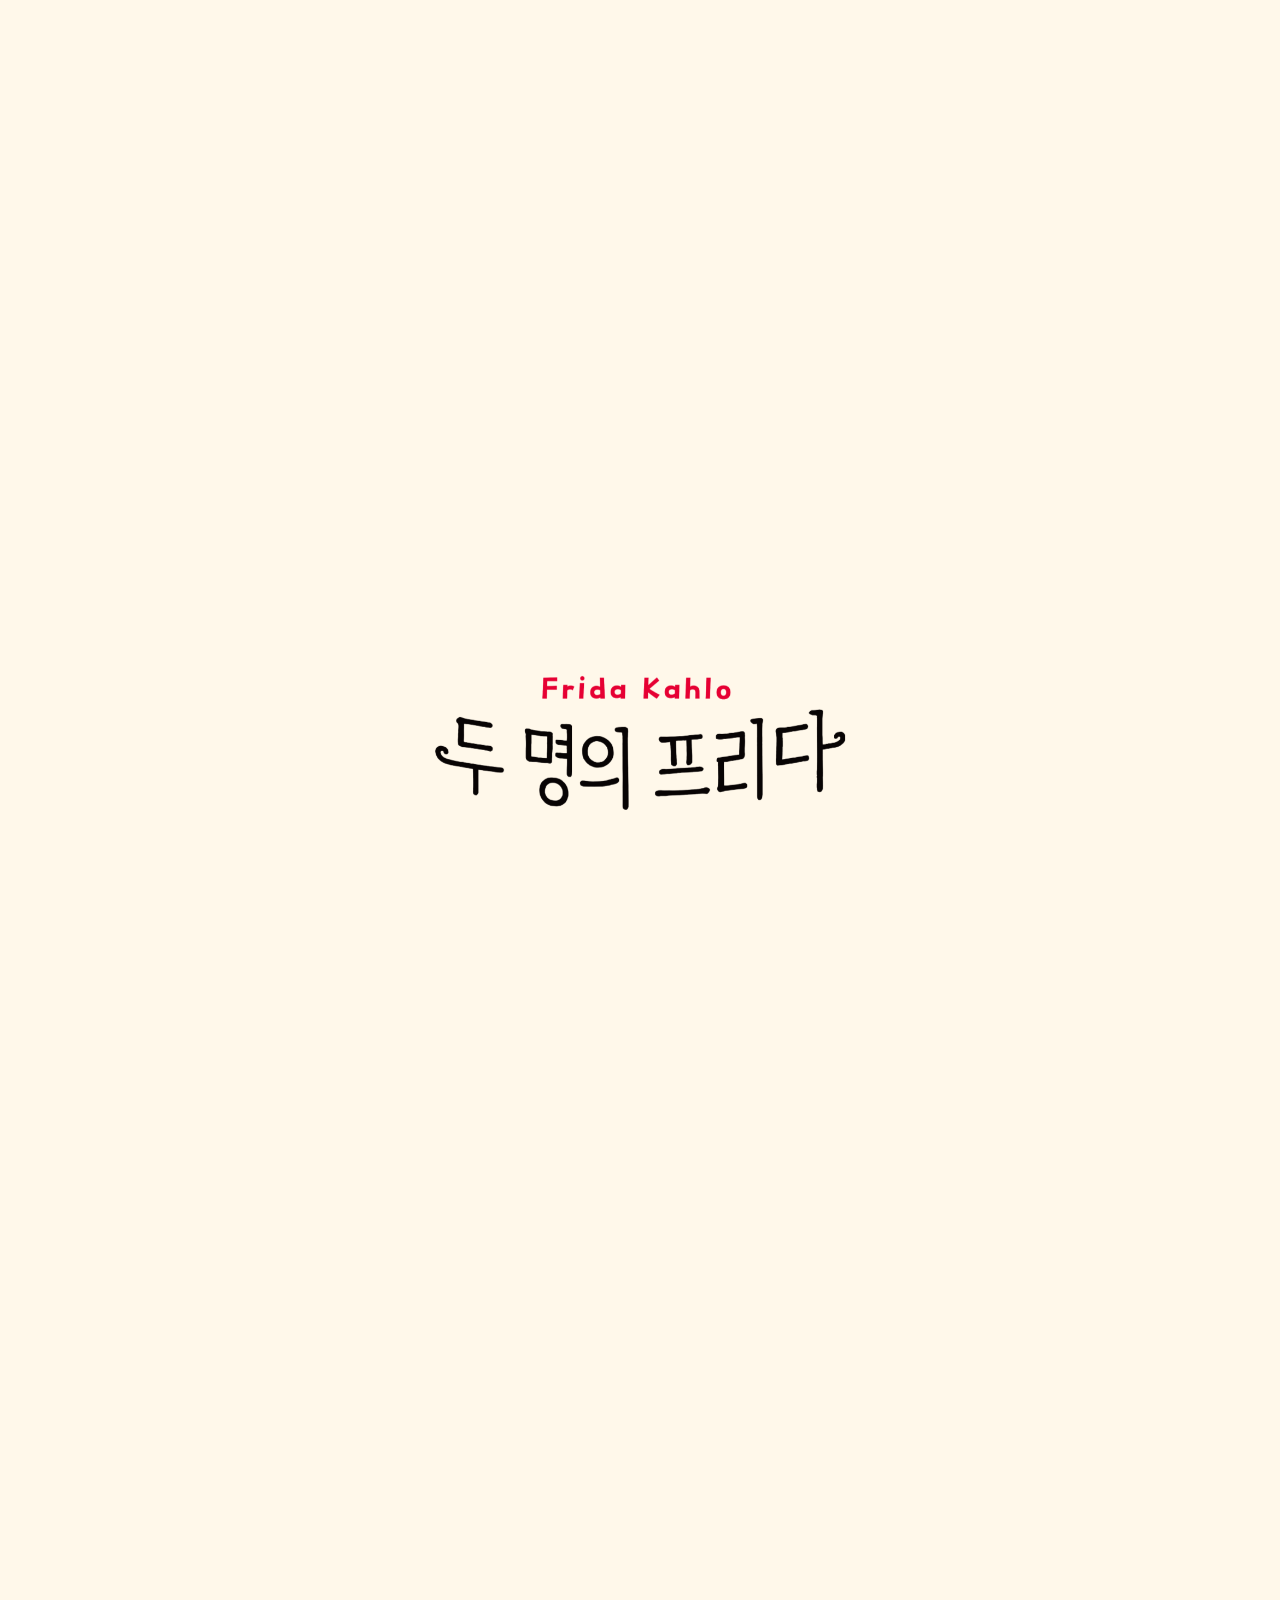
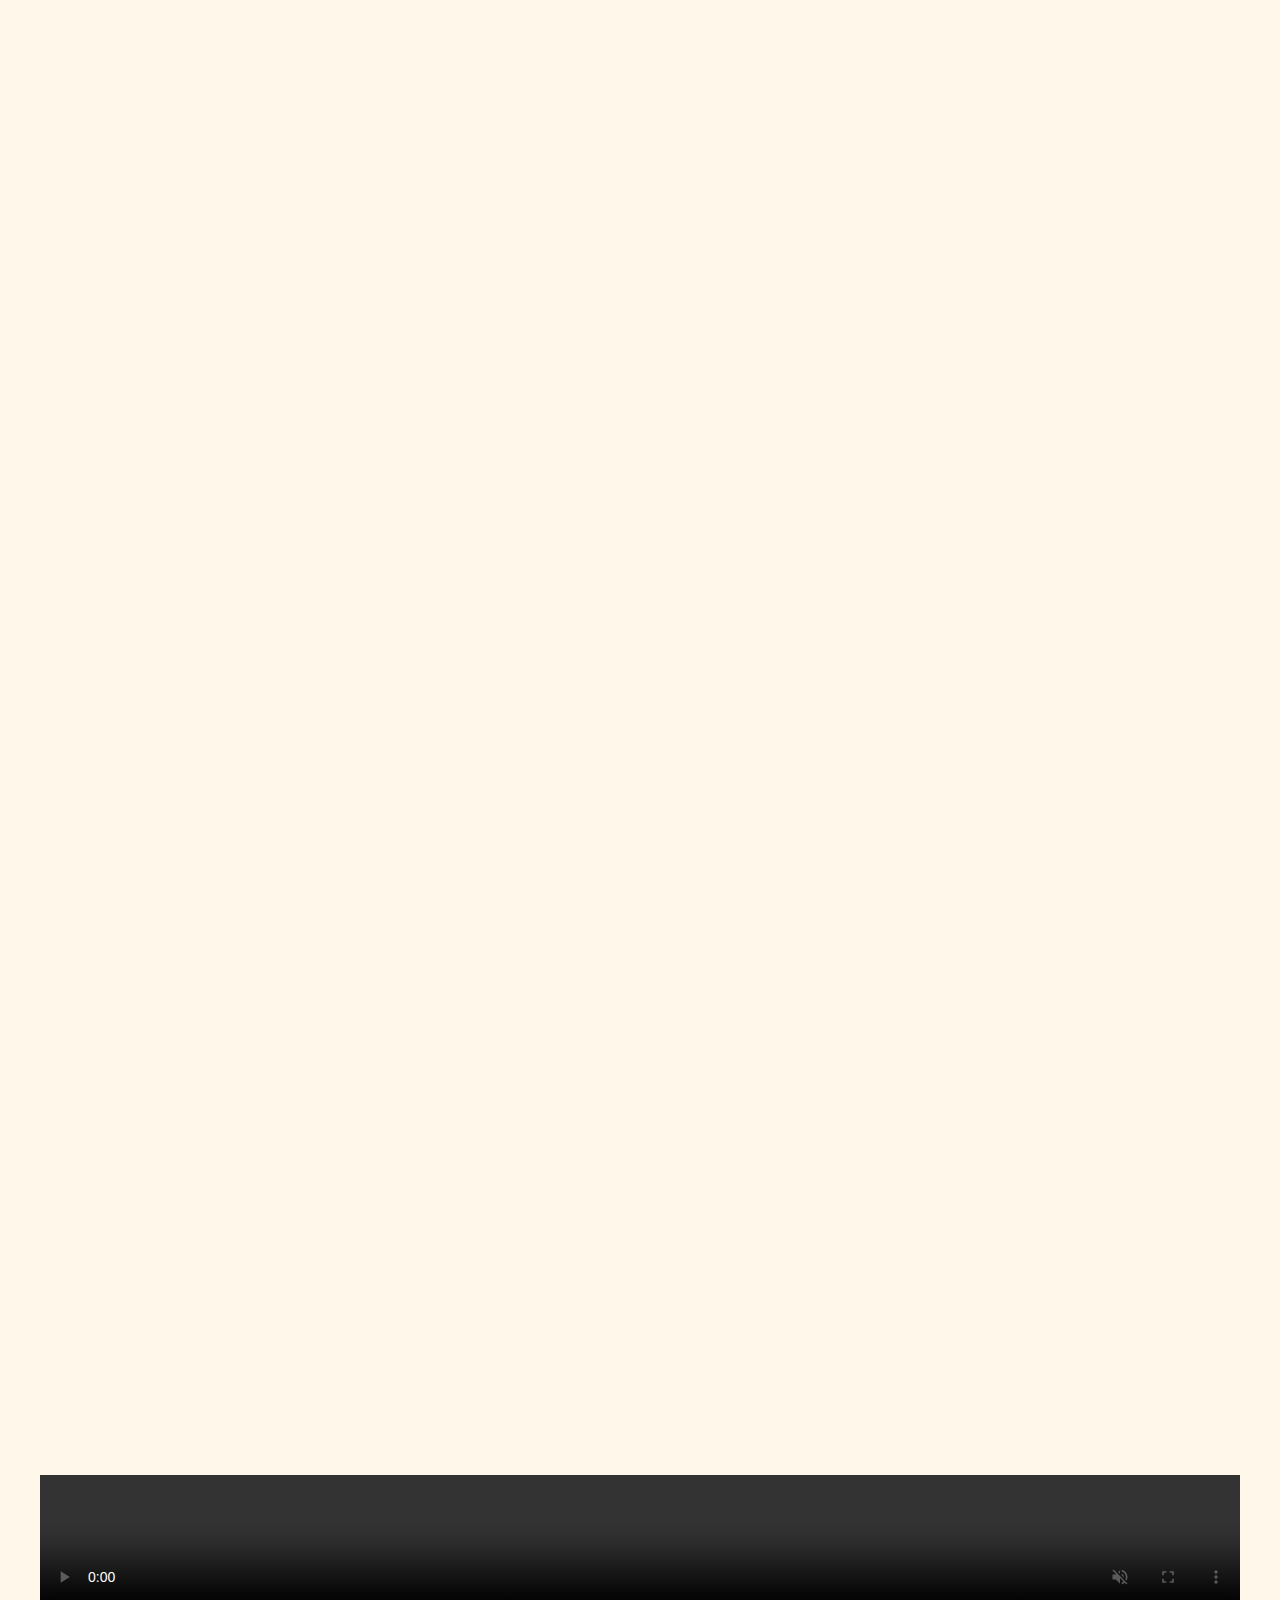
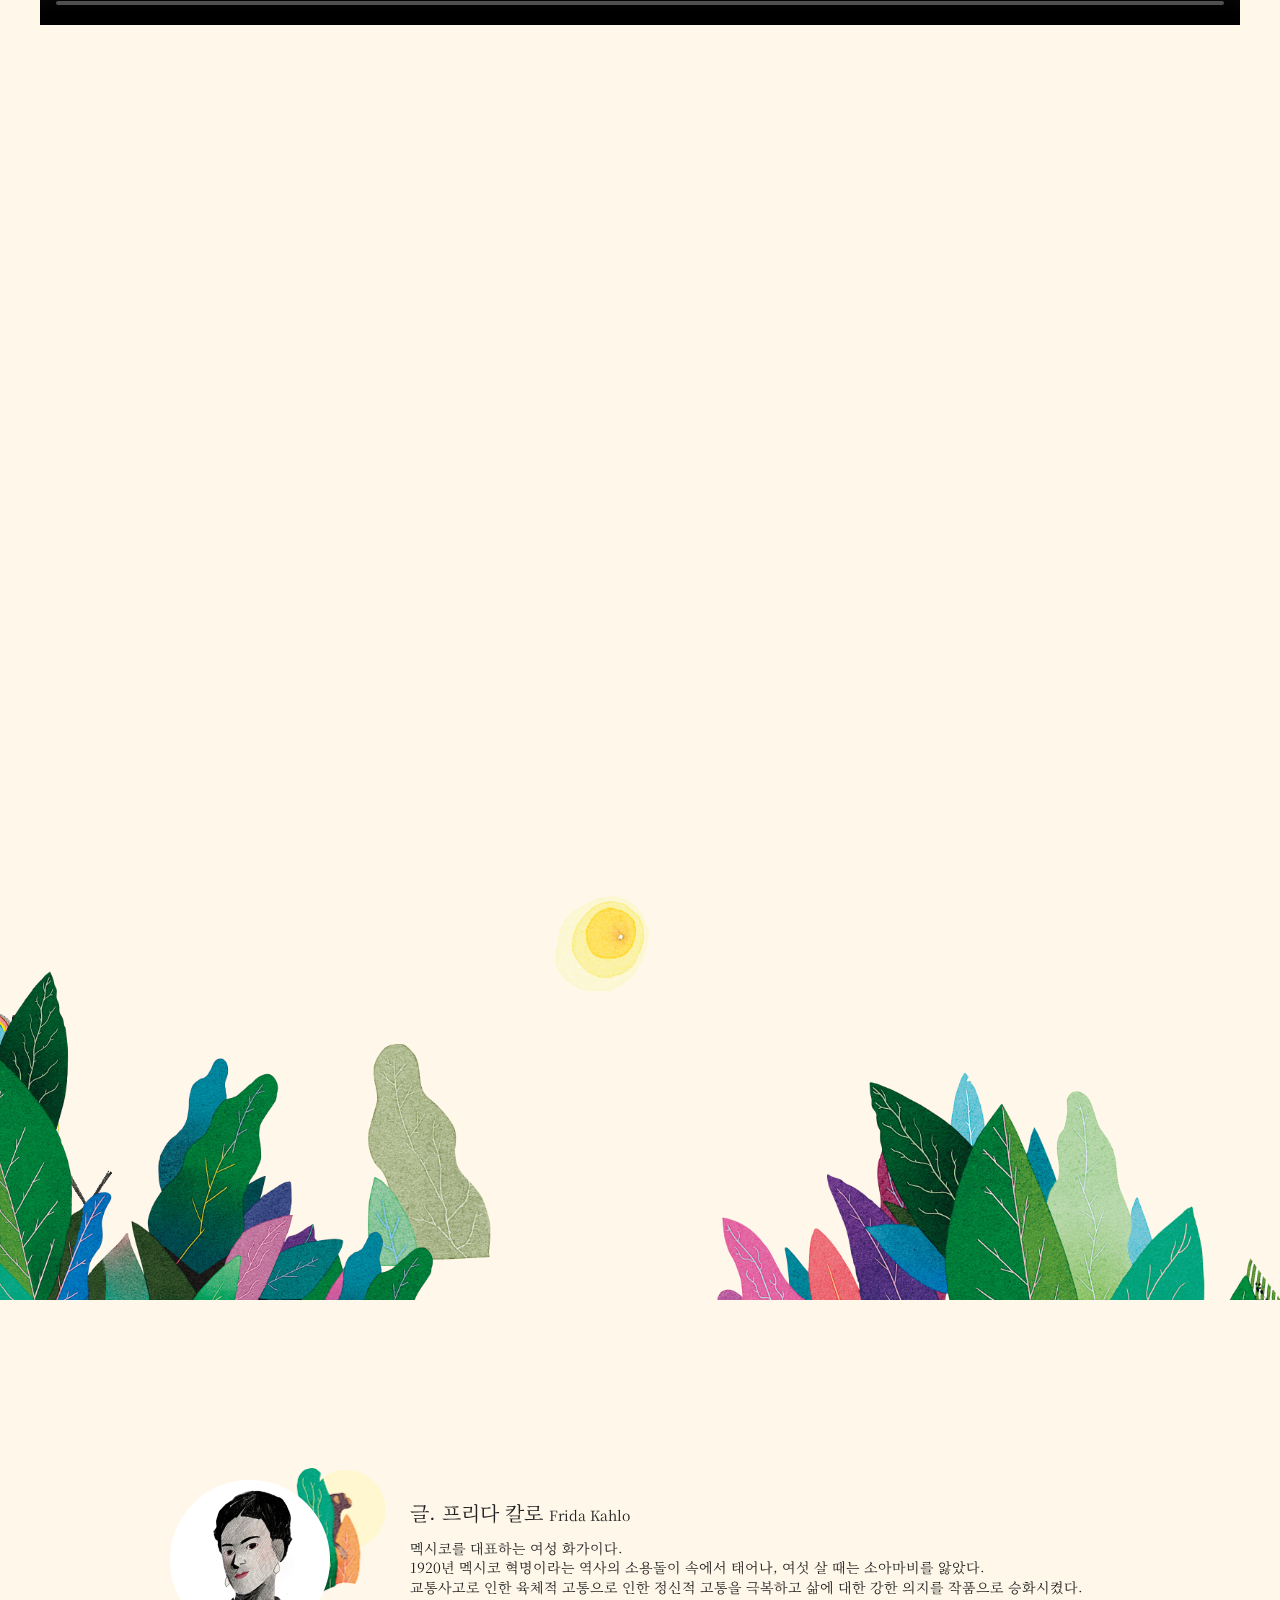
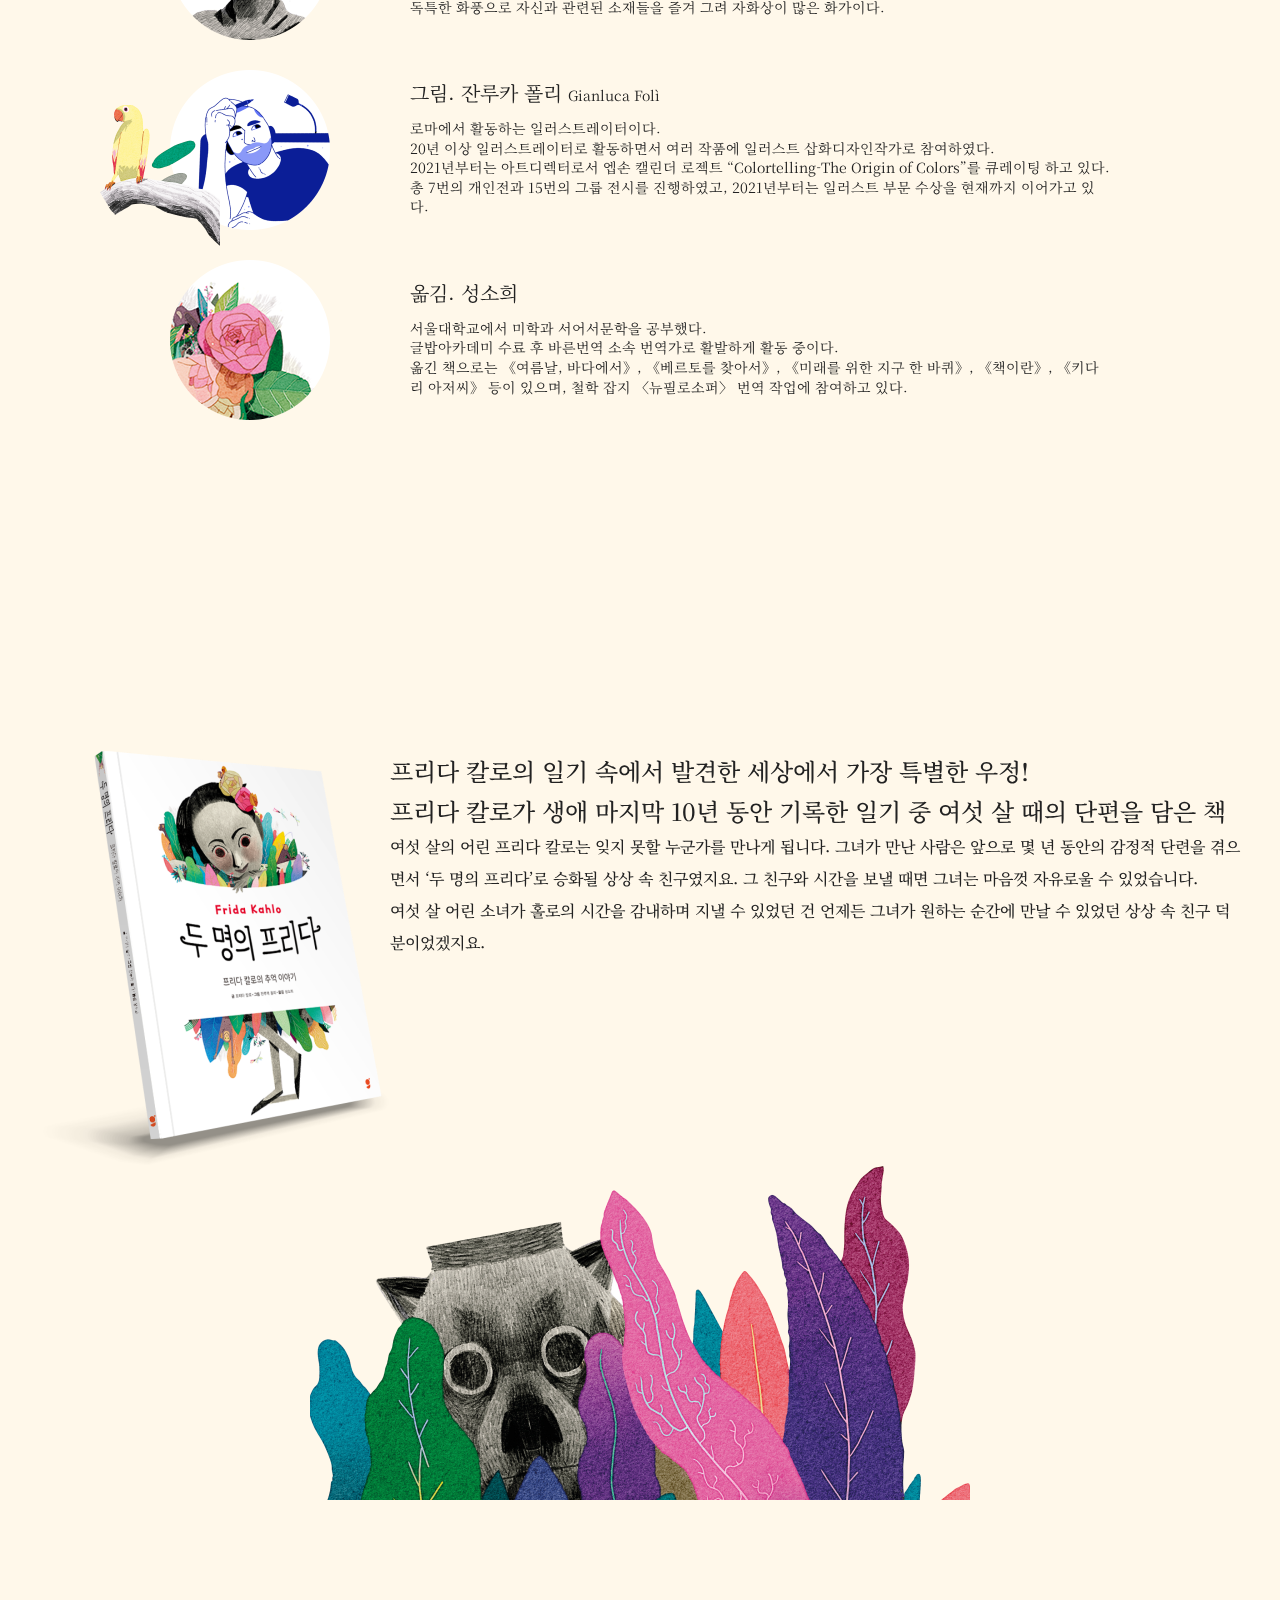
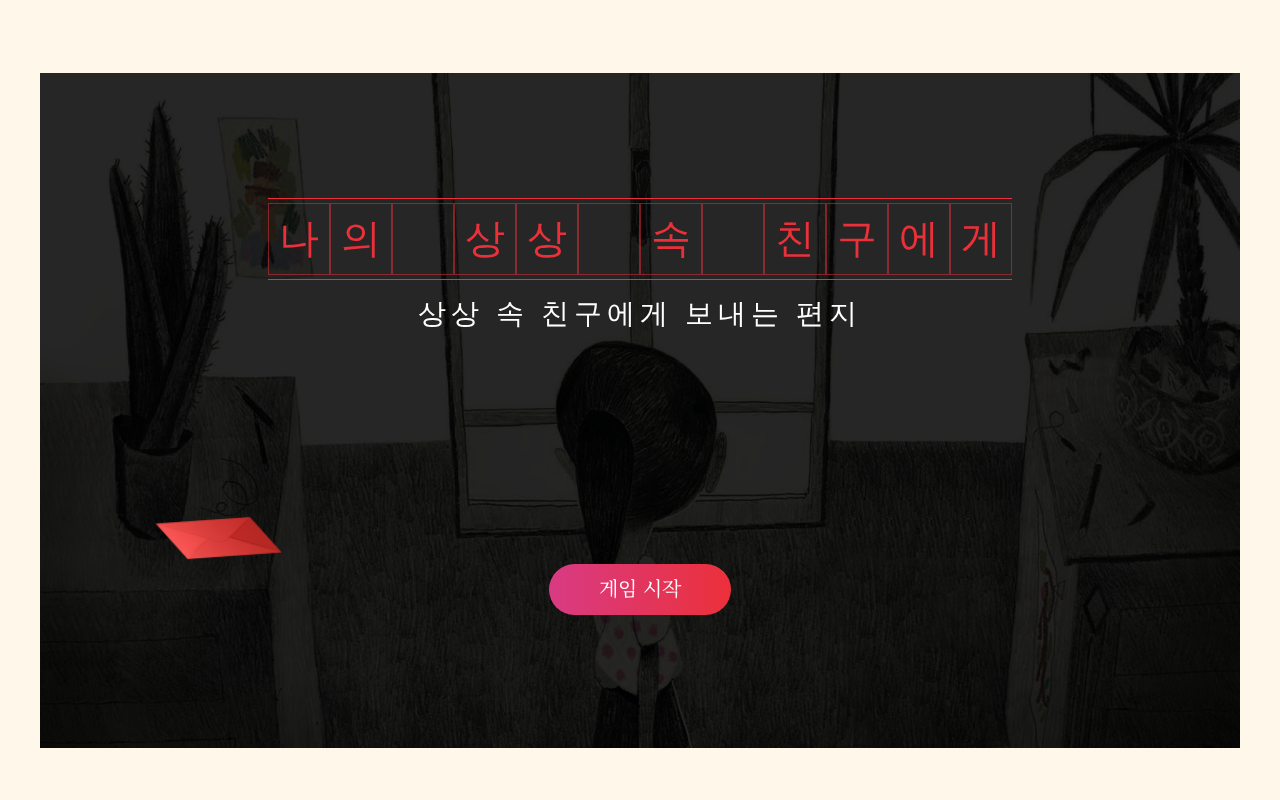
==== index.html @ cf68acea "frida 1차" ====
<!DOCTYPE html>
<html lang="ko">
	<head>
		<meta charset="UTF-8" />
		<meta http-equiv="X-UA-Compatible" content="IE=edge" />
		<meta name="viewport" content="width=device-width, initial-scale=1.0" />
		<title>Document</title>
		<link rel="stylesheet" href="./css/style.css" type="text/css" />
	</head>
	<body>
		<div id="wrap">
			<h1>
				<a href="#">
					<img src="./images/main/logo.png" alt="메인로고" />
				</a>
			</h1>
			<div id="header">
				<ul class="gnb">
					<li class="active"><a href="#section1">BOOK TRAILER</a></li>
					<li><a href="#section3">WRITER</a></li>
					<li><a href="#section4">INTRODUCE</a></li>
					<li><a href="#section5">GAME</a></li>
				</ul>
			</div>
			<div class="flower-wrap"></div>
			<div id="main">
				<div class="main-content">
					<div class="main-img scroll-up">
						<img src="./images/main/logo.png" alt="" />
					</div>
					<div class="main-img scroll-right">
						<img src="./images/main/main-right.png" alt="" />
					</div>
					<div class="main-img scroll-left">
						<img src="./images/main/main-left.png" alt="" />
					</div>
				</div>
			</div>
			<div id="blank"></div>
			<!-- Book Trailer -->
			<div id="section1" class="section">
				<div class="content-body">
					<video class="video" controls muted playsinline preload="metadata">
						<source src="/api/hole/view/video2" type="video/mp4" />
					</video>
				</div>
			</div>

			<!-- 개구리 애니메이션 -->
			<div id="section2" class="section">
				<div class="img-wrap">
					<div class="frog-wrap">
						<img src="./images/main/frog.gif" alt="움직이는 개구리" />
					</div>
					<div class="sec2-bg">
						<img src="./images/main/nosection-bg.png" alt="배경">
					</div>
				</div>

			</div>

			<!-- Writer -->
			<div id="section3" class="section">
				<div class="content-body">
					<div class="writer-wrap">
						<div class="intro">
							<div class="writer-img"><img src="./images/main/section3-writer_frida.png" alt="프리다 칼로" /></div>
							<div class="writer-desc">
								<dl>
									<dt>글. 프리다 칼로 <span>Frida Kahlo</span></dt>
									<dd>
										멕시코를 대표하는 여성 화가이다.<br />
										1920년 멕시코 혁명이라는 역사의 소용돌이 속에서 태어나, 여섯 살 때는 소아마비를 앓았다.<br />
										교통사고로 인한 육체적 고통으로 인한 정신적 고통을 극복하고 삶에 대한 강한 의지를 작품으로 승화시켰다. <br />
										독특한 화풍으로 자신과 관련된 소재들을 즐겨 그려 자화상이 많은 화가이다.
									</dd>
								</dl>
							</div>
						</div>
						<div class="intro">
							<div class="writer-img"><img src="./images/main/section3-writer_Gianluca.png" alt="잔루카 폴리" /></div>
							<div class="writer-desc">
								<dl>
									<dt>그림. 잔루카 폴리 <span>Gianluca Folì</span></dt>
									<dd>
										로마에서 활동하는 일러스트레이터이다. <br />
										20년 이상 일러스트레이터로 활동하면서 여러 작품에 일러스트 삽화디자인작가로 참여하였다. <br />
										2021년부터는 아트디렉터로서 엡손 캘린더 로젝트 “Colortelling-The Origin of Colors”를 큐레이팅 하고 있다. <br />
										총 7번의 개인전과 15번의 그룹 전시를 진행하였고, 2021년부터는 일러스트 부문 수상을 현재까지 이어가고 있다. <br />
									</dd>
								</dl>
							</div>
						</div>
						<div class="intro">
							<div class="writer-img"><img src="./images/main/section3-writer_sohee.png" alt="프리다 칼로" /></div>
							<div class="writer-desc">
								<dl>
									<dt>옮김. 성소희</dt>
									<dd>
										서울대학교에서 미학과 서어서문학을 공부했다.<br />
										글밥아카데미 수료 후 바른번역 소속 번역가로 활발하게 활동 중이다.<br />
										옮긴 책으로는 《여름날, 바다에서》, 《베르토를 찾아서》, 《미래를 위한 지구 한 바퀴》, 《책이란》, 《키다리 아저씨》 등이 있으며, 철학 잡지 〈뉴필로소퍼〉 번역 작업에 참여하고 있다.<br />
									</dd>
								</dl>
							</div>
						</div>
					</div>
				</div>
			</div>

			<!-- Introduce -->
			<div id="section4" class="section">
				<div class="content-body">
					<div class="intro-wrapper">
						<div class="intro-wrap">
							<div class="book-wrap">
								<img src="./images/main/section4-fridaBook.png" alt="두 명의 프리다 책" />
							</div>
							<div class="book-desc">
								<p>
									프리다 칼로의 일기 속에서 발견한 세상에서 가장 특별한 우정!<br />
									프리다 칼로가 생애 마지막 10년 동안 기록한 일기 중 여섯 살 때의 단편을 담은 책
								</p>
								<p>
									여섯 살의 어린 프리다 칼로는 잊지 못할 누군가를 만나게 됩니다. 그녀가 만난 사람은 앞으로 몇 년 동안의 감정적 단련을 겪으면서 ‘두 명의 프리다’로 승화될 상상 속 친구였지요. 그 친구와 시간을 보낼 때면 그녀는 마음껏 자유로울 수 있었습니다.<br />
									여섯 살 어린 소녀가 홀로의 시간을 감내하며 지낼 수 있었던 건 언제든 그녀가 원하는 순간에 만날 수 있었던 상상 속 친구 덕분이었겠지요.
								</p>
							</div>
						</div>
						<div class="deco-wrap">
							<div class="sec4-deco2"><img src="./images/main/section4-monkey.png" alt="원숭이" /></div>
							<div class="sec4-deco1"><img src="./images/main/section4-leaf.png" alt="풀 숲 속 강아지" /></div>
						</div>
					</div>
				</div>
			</div>

			<!-- Game -->
			<div id="section5" class="section">
				<div class="content-body">
					<div class="gameImg-wrap">
						<div class="letterImg"></div>
						<div class="typing-effect">
							<div class="type-wrap"><span>나</span></div>
							<div class="type-wrap"><span>의</span></div>
							<div class="type-wrap"><span></span></div>
							<div class="type-wrap"><span>상</span></div>
							<div class="type-wrap"><span>상</span></div>
							<div class="type-wrap"><span></span></div>
							<div class="type-wrap"><span>속</span></div>
							<div class="type-wrap"><span></span></div>
							<div class="type-wrap"><span>친</span></div>
							<div class="type-wrap"><span>구</span></div>
							<div class="type-wrap"><span>에</span></div>
							<div class="type-wrap"><span>게</span></div>
						</div>
						<p class="sub-title">상상 속 친구에게 보내는 편지</p>
						<a class="btn-start" href="/frida/game"><span>게임 시작</span></a>
					</div>
				</div>
			</div>
		</div>
	</body>
	<!-- script -->
	<script src="https://ajax.googleapis.com/ajax/libs/jquery/3.5.1/jquery.min.js"></script>
	<script src="https://code.jquery.com/jquery-2.2.4.min.js"></script>

	<script defer src="./script/main.js"></script>
</html>
---- css/style.css ----
@charset "utf-8";

@import url(./reset.css);
@import url(./base.css);
@import url(./fonts.css);

/* 꽃 떨어지는 효과 */
#main .flower-wrap {
	width: 100%;
	height: 100%;
}
@keyframes flower {
	from {
	}
	to {
	}
}

/* #main CSS [S] */
#main .main-img {
	position: absolute;
	bottom: 0;
}
#main .scroll-left {
	left: 0;
	width: 45%;
	transition: all 1s ease;
	z-index: 1;
}
#main .scroll-right {
	right: 0;
	width: 62%;
	transition: all 1s ease;
	z-index: 1;
}
#main .scroll-up {
	bottom: 10%;
	left: 50%;
	transform: translateX(-50%);
	width: 32%;
	transition: all 1s ease;
}

/* #main CSS [E] */

/* #section1 CSS [S] */

/* #section1 [E] */

/* #section2 CSS [S] */
#section2 .img-wrap {
	position: relative;
	left:0;
	bottom:0;
	width:100%;
	height: 100%;
}
#section2 .sec2-bg {
	position: absolute;
	bottom:0;
}
#section2 .frog-wrap {
	min-width: 100px;
	max-width: 380px;
	width:20%;
	position: absolute;
	bottom: 10%;
	left: -10%;
	animation: frogAni 10s infinite linear;
}
@keyframes frogAni {
	0% {
		left:-10%;
	}
	100% {
		left:110%;
	}
}
/* #section2 [E] */

/* #section3 CSS [S] */
#section3 .writer-wrap {
	display: flex;
	flex-direction: column;
	gap: 30px;
}
#section3 .intro {
	display: flex;
	justify-content: flex-start;
	align-items: center;
	gap: 80px;
}
#section3 .intro:first-child .writer-img::after {
	content: "";
	display: block;
	background: url(../images/main/section3-writer_deco1.png) no-repeat 0 0 / cover;
	width: 106px;
	height: 137px;
	position: absolute;
	right: -55px;
	top: -20px;
	z-index: -1;
}
#section3 .intro:nth-child(2) .writer-img::before {
	content: "";
	display: block;
	background: url(../images/main/section3-writer_deco2.png) no-repeat 0 0 / cover;
	width: 120px;
	height: 141px;
	position: absolute;
	left: -70px;
	top: 35px;
}
#section3 .writer-img {
	width: 160px;
	position: relative;
}
#section3 .writer-desc {
	font-size: 14px;
	width: 700px;
}
#section3 .writer-desc dt {
	font-size: 20px;
	margin-bottom: 16px;
}
#section3 .writer-desc dt span {
	font-size: 14px;
}
#section3 .writer-desc dd {
	line-height: 1.4;
}
/* #section3 [E] */

/* #section4 CSS [S] */
#section4 .intro-wrapper {
	height:100%;
	display: flex;
	flex-direction: column;
	justify-content: flex-end;
}
#section4 .intro-wrap {
	display: flex;
	justify-content: space-between;
}
#section4 .book-wrap {
	width: 350px;
}
#section4 .book-desc {
	width: 850px;
	font-weight: 500;
}
#section4 .book-desc p:first-child {
	font-size: 24px;
	line-height: 40px;
}
#section4 .book-desc p:last-child {
	font-size: 16px;
	line-height: 32px;
}
#section4 .deco-wrap {
	position: relative;
	width: 100%;
	bottom: 0;
}
#section4 .sec4-deco1 {
	width: 660px;
	margin: 0 auto;
}
#section4 .sec4-deco2 {
	position: absolute;
	width: 90px;
	left: 34%;
	bottom: 52%;
	z-index: -1;
	animation: monkeyAni 3s infinite;
}
@keyframes monkeyAni {
	0% {
		bottom: 52%;
	}
	50% {
		bottom: 66%;
	}
	100% {
		bottom: 52%;
	}
}
/* #section4 [E] */

/* #section5 CSS [S] */
/*#section5 .gameImg-wrap {
	position: absolute;
	left: 50%;
	top: 50%;
	transform: translate(-50%, -50%);
}*/
#section5 .gameImg-wrap {
	position: relative;
	top: 60px;
	width: 100%;
	height: 675px;
	background-image: url(../images/main/section5-gameImg.png);
	background-repeat: no-repeat;
	background-position: 0 0;
	background-size: cover;
	background-color: rgba(0,0,0,.85);
	background-blend-mode: multiply;
	text-align: center;
}
#section5 .letterImg {
	width: 160px;
	height: 120px;
	position: absolute;
	left: 7%;
	top: 60%;
	background-image: url(../images/main/section5-letter.png);
	background-repeat: no-repeat;
	background-size: cover;
	background-position: 0 0;
	/* animation: brightLetter 2s infinite; */
}

@keyframes brightLetter {
	0% {
		background-image: url(../images/main/section5-letter.png);
	}
	50% {
		background-image: url(../images/main/section5-letter-shadow.png);
	}
	100% {
		background-image: url(../images/main/section5-letter.png);
	}
}
#section5 .typing-effect {
	font-family: "BookkMyungjo-Lt";
	font-weight: 300;
	color: var(--typingFontColor);
	display: inline-flex;
	border: 1px solid #ec303a;
	border-left: none;
	border-right: none;
	padding: 4px 0;
	margin-top: 125px;
}
#section5 .typing-effect .type-wrap {
	border: 1px solid #ec303a80;
	min-width: 60px;
	min-height: 70px;
	display: flex;
	align-items: center;
	justify-content: center;
}
#section5 .typing-effect .type-wrap span {
	font-size: 40px;
}
#section5 .sub-title {
	font-family: "Cafe24Shiningstar";
	font-size: 28px;
	color: var(--subtitleFontColor);
	margin-top: 20px;
	margin-bottom: 250px;
	letter-spacing: 5px;
}

/* #section5 [E] */
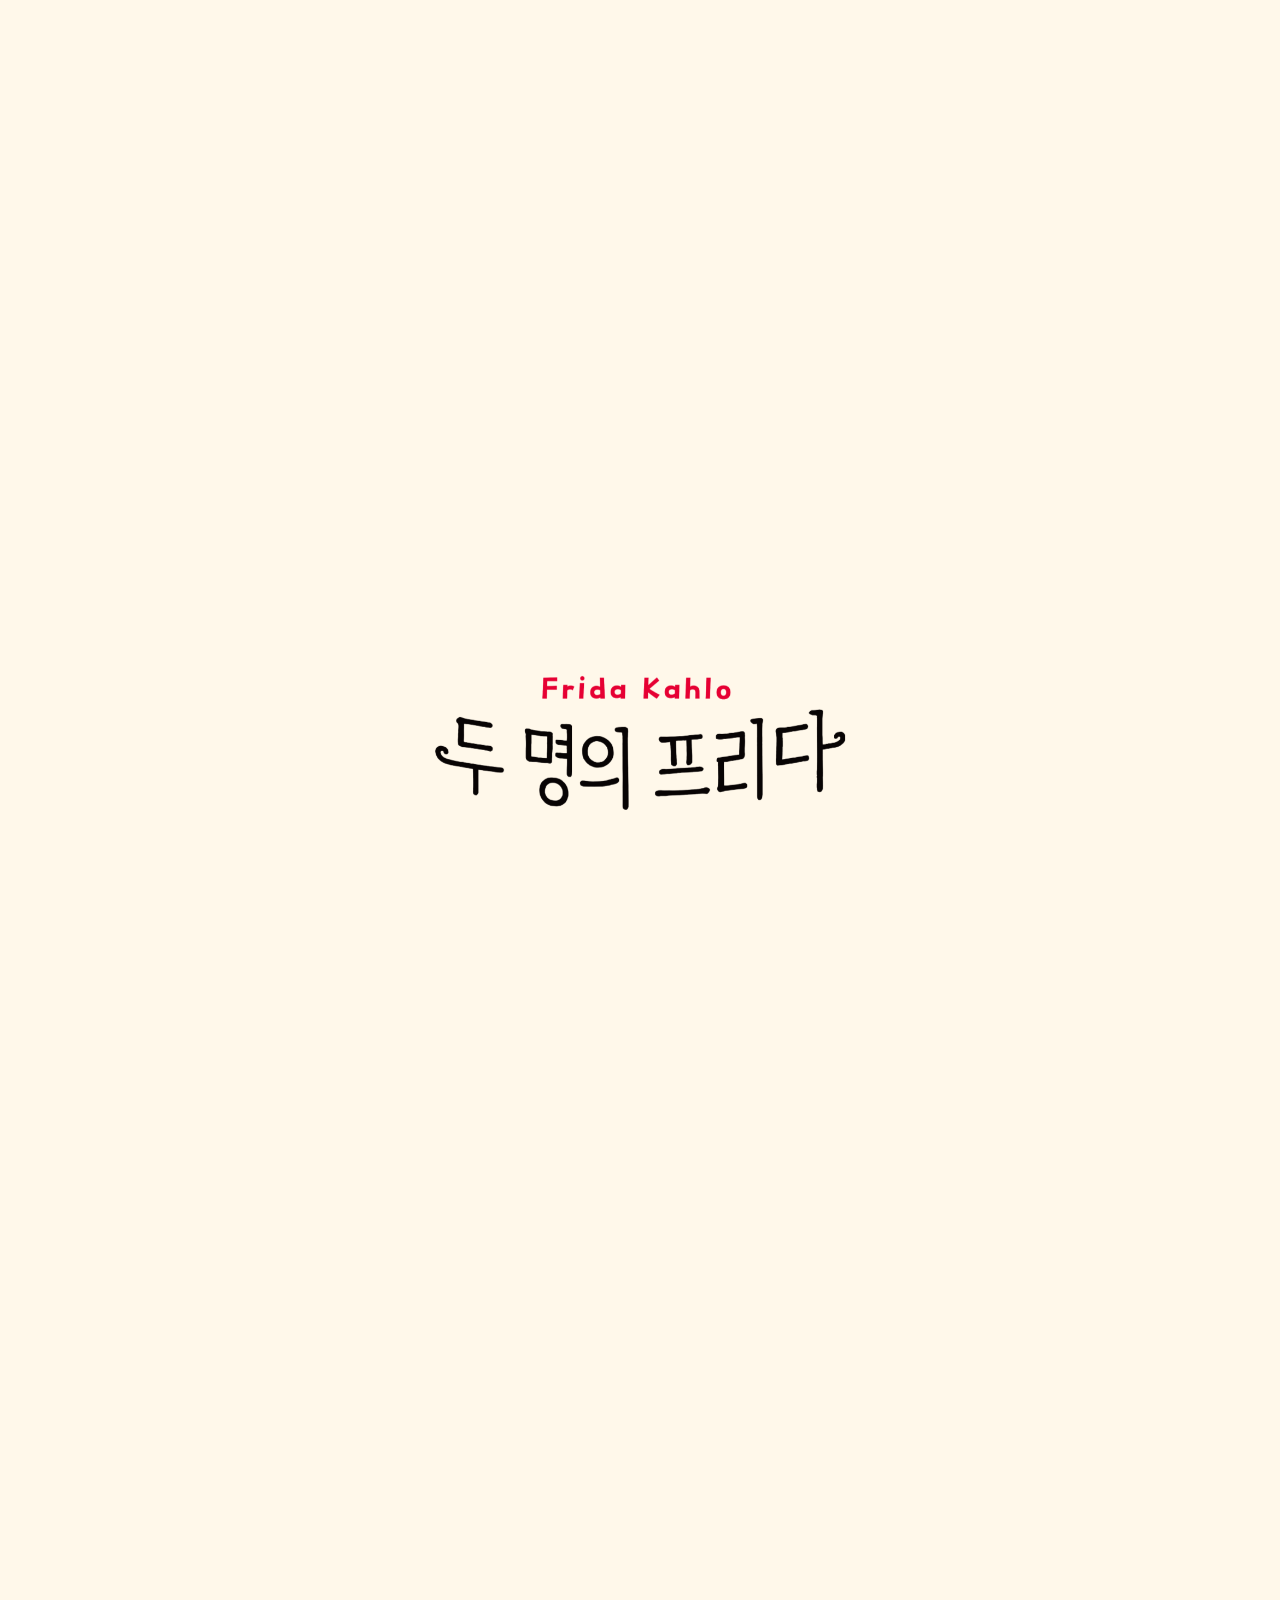
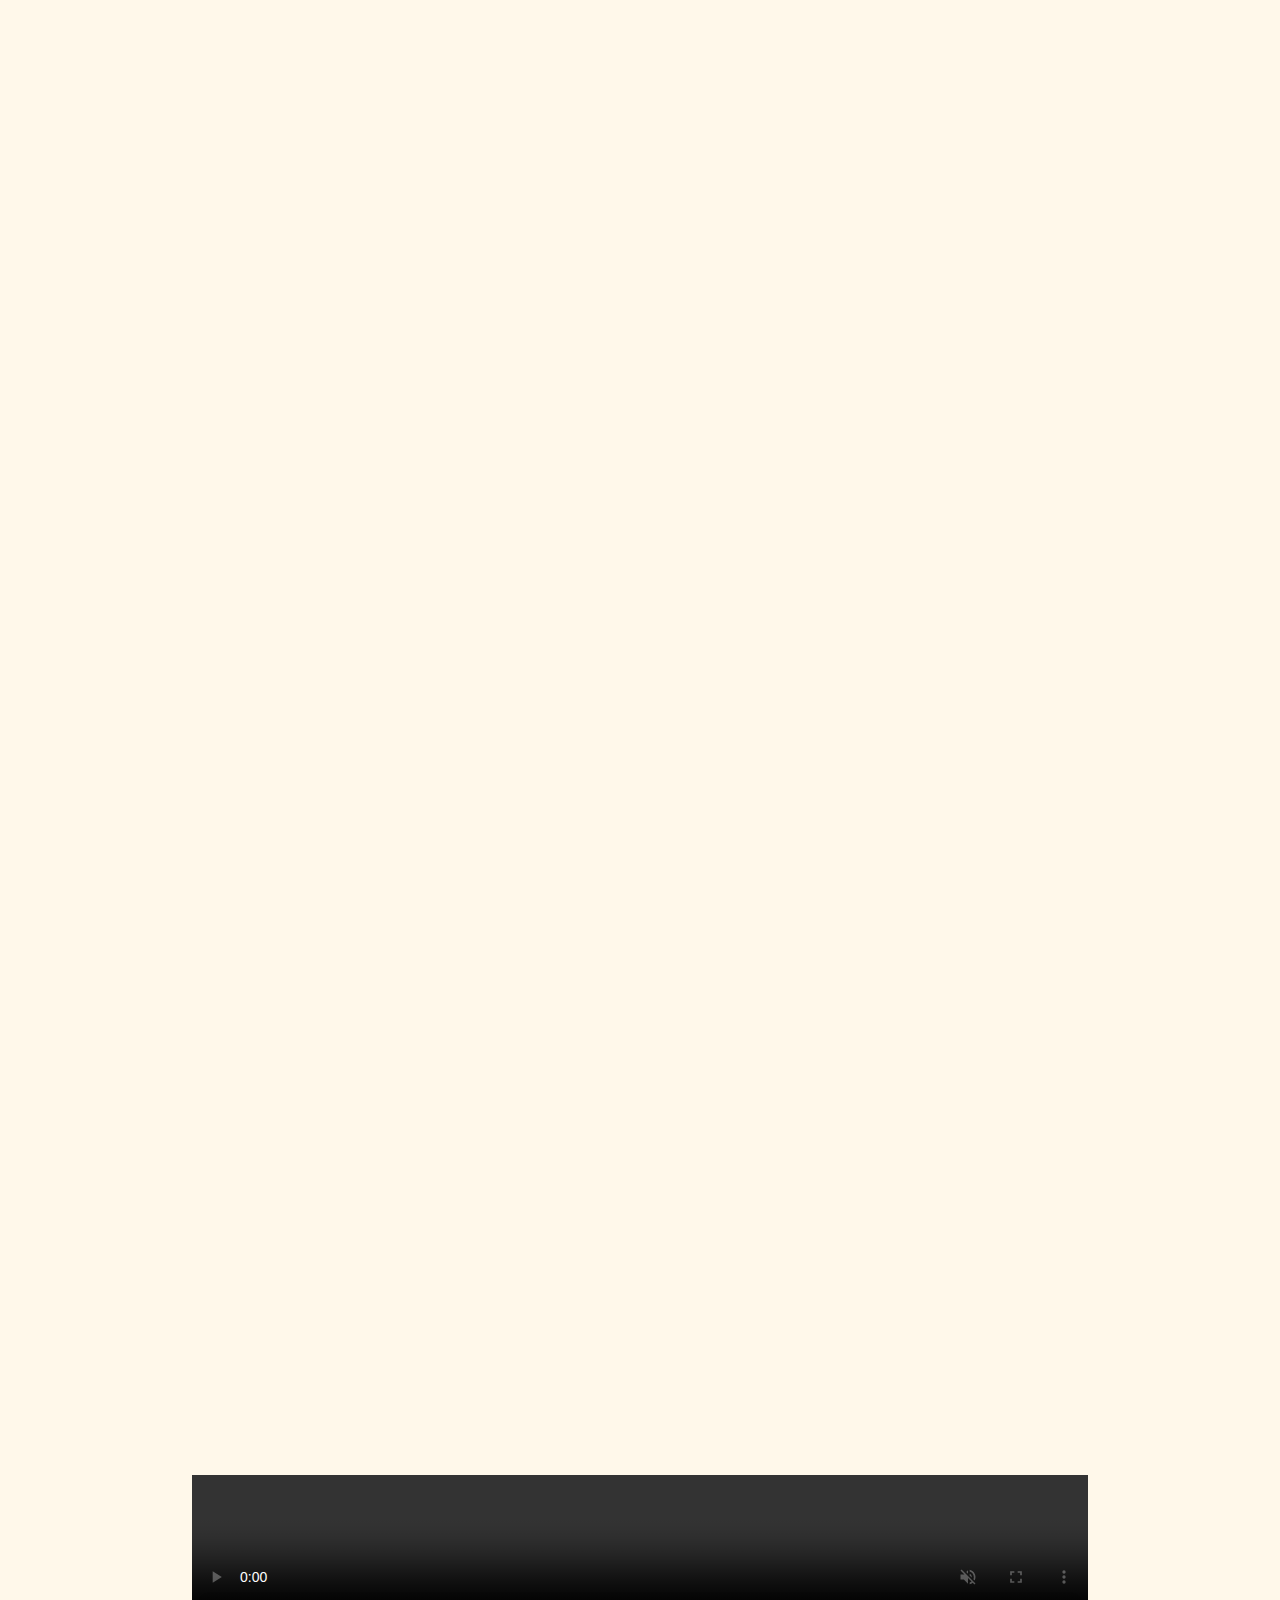
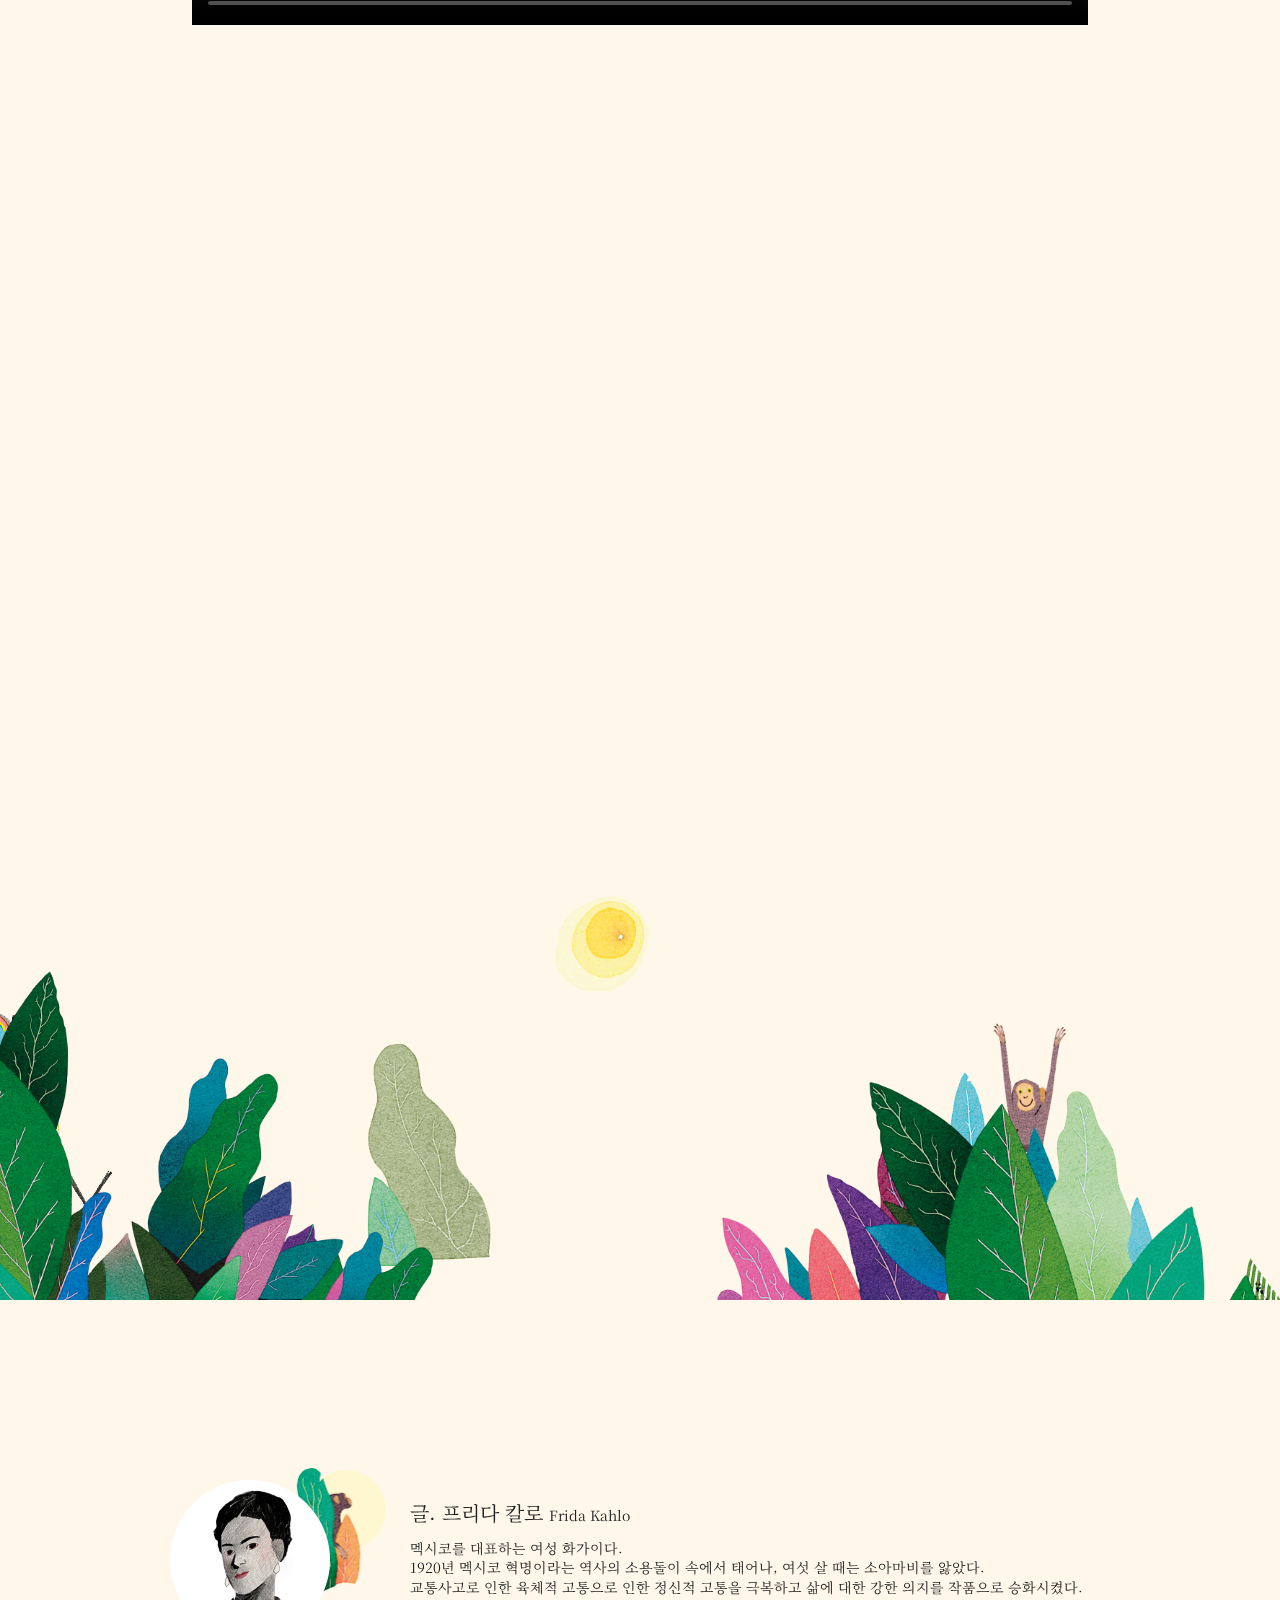
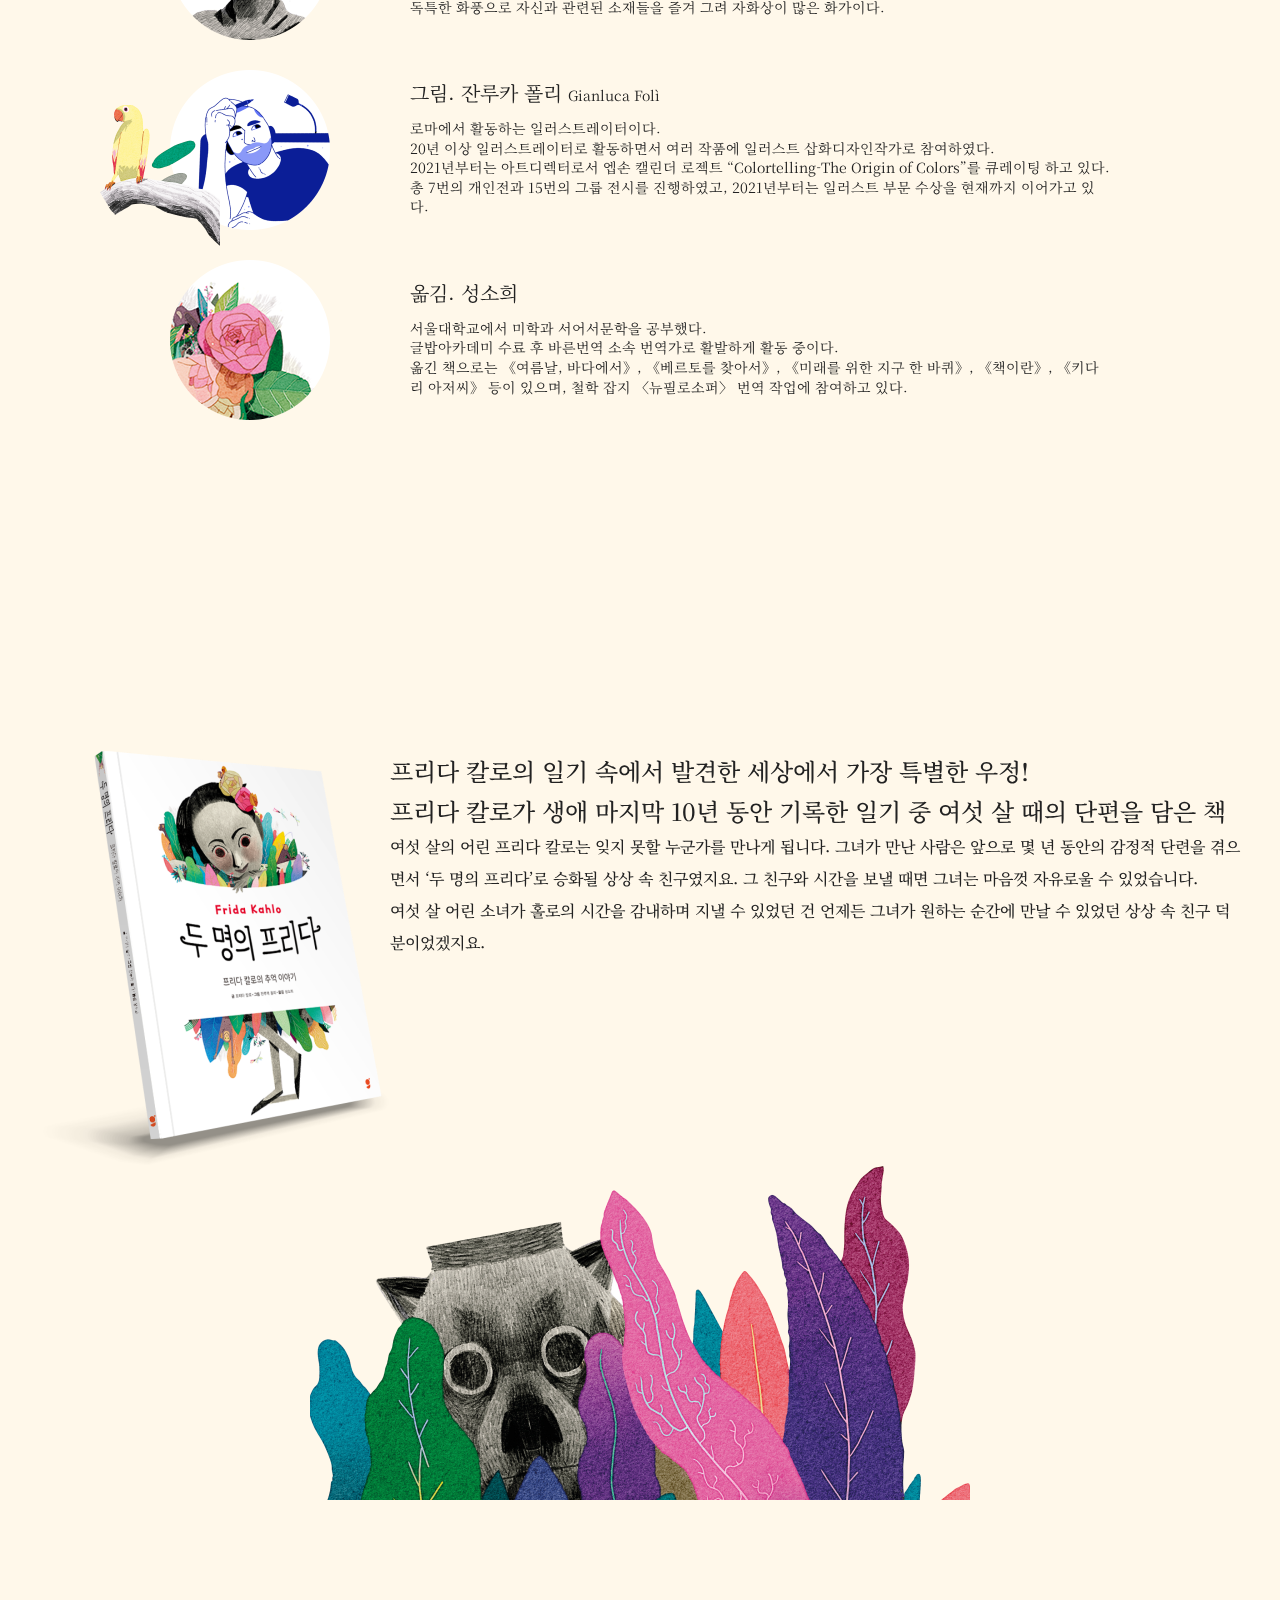
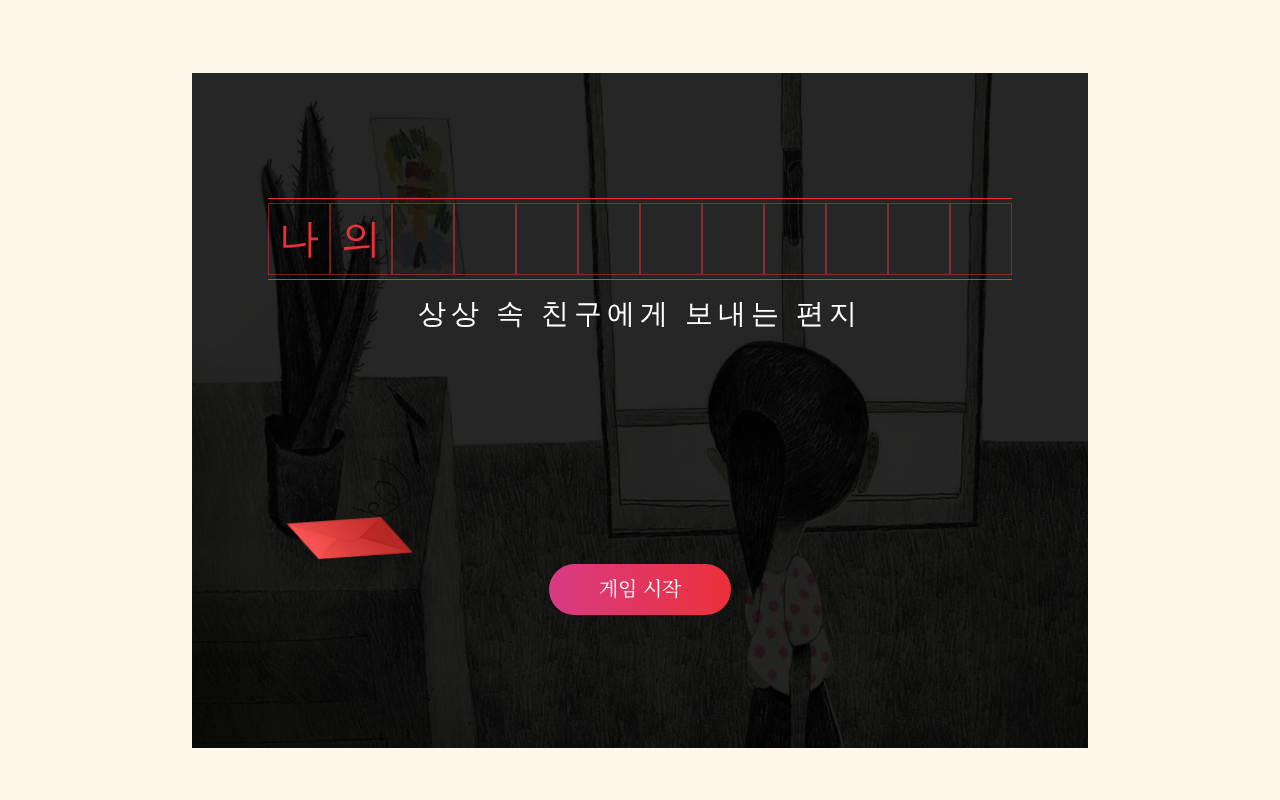
==== commit cde86b54: "0411 commit" ====
--- a/index.html
+++ b/index.html
@@ -15,14 +15,25 @@
 				</a>
 			</h1>
 			<div id="header">
+				<div class="hambuger">
+					<span></span>
+					<span></span>
+				</div>
 				<ul class="gnb">
-					<li class="active"><a href="#section1">BOOK TRAILER</a></li>
+					<li><a href="#section1">BOOK TRAILER</a></li>
 					<li><a href="#section3">WRITER</a></li>
 					<li><a href="#section4">INTRODUCE</a></li>
 					<li><a href="#section5">GAME</a></li>
 				</ul>
 			</div>
-			<div class="flower-wrap"></div>
+			<div id="flower-wrap">
+				<img src="./images/main/flower1.png" alt="떨어지는 꽃1">
+				<img src="./images/main/flower2.png" alt="떨어지는 꽃2">
+				<img src="./images/main/flower3.png" alt="떨어지는 꽃3">
+				<img src="./images/main/flower4.png" alt="떨어지는 꽃4">
+				<img src="./images/main/flower5.png" alt="떨어지는 꽃5">
+				<img src="./images/main/flower6.png" alt="떨어지는 꽃6">
+			</div>
 			<div id="main">
 				<div class="main-content">
 					<div class="main-img scroll-up">
@@ -51,6 +62,9 @@
 				<div class="img-wrap">
 					<div class="frog-wrap">
 						<img src="./images/main/frog.gif" alt="움직이는 개구리" />
+					</div>
+					<div class="monkey-wrap">
+						<img src="./images/main/nosection-monkey.png" alt="원숭이">
 					</div>
 					<div class="sec2-bg">
 						<img src="./images/main/nosection-bg.png" alt="배경">
--- a/css/style.css
+++ b/css/style.css
@@ -5,15 +5,53 @@
 @import url(./fonts.css);
 
 /* 꽃 떨어지는 효과 */
-#main .flower-wrap {
+#flower-wrap {
+	position: fixed;
+	left:0; top:0;
 	width: 100%;
 	height: 100%;
 }
-@keyframes flower {
+#flower-wrap > * {
+	position: absolute;
+	top:-10%;
+	animation: rotateflower infinite, flowerfall infinite ease;
+}
+#flower-wrap img:first-child {
+	left:15%;
+	animation-duration: 15s;
+}
+#flower-wrap img:nth-child(2) {
+	left:30%;
+	animation-duration: 20s;
+}
+#flower-wrap img:nth-child(3) {
+	left:45%;
+	animation-duration: 18s;
+}
+#flower-wrap img:nth-child(4) {
+	left:60%;
+	animation-duration: 23s;
+}
+#flower-wrap img:nth-child(5) {
+	left:75%;
+	animation-duration: 21s;
+}
+#flower-wrap img:last-child {
+	left:90%;
+	animation-duration: 17s;
+}
+@keyframes flowerfall {
 	from {
+		top:-10%;
 	}
 	to {
-	}
+		top:110%;
+	}
+}
+@keyframes rotateflower {
+	0% {rotate:0deg;}
+	50% {rotate:30deg;}
+	100% {rotate:0deg;}
 }
 
 /* #main CSS [S] */
@@ -76,6 +114,28 @@
 		left:110%;
 	}
 }
+
+#section2 .monkey-wrap {
+	min-width: 80px;
+	max-width: 170px;
+	width:5%;
+	position: absolute;
+	bottom: 17%;
+	left: 78%;
+	rotate:-15deg;
+	animation: monkeyAni1 3s infinite;
+}
+@keyframes monkeyAni1 {
+	0% {
+		bottom: 17%;
+	}
+	50% {
+		bottom: 24%;
+	}
+	100% {
+		bottom: 17%;
+	}
+}
 /* #section2 [E] */
 
 /* #section3 CSS [S] */
@@ -172,9 +232,9 @@
 	left: 34%;
 	bottom: 52%;
 	z-index: -1;
-	animation: monkeyAni 3s infinite;
-}
-@keyframes monkeyAni {
+	animation: monkeyAni2 3s infinite;
+}
+@keyframes monkeyAni2 {
 	0% {
 		bottom: 52%;
 	}
@@ -252,7 +312,78 @@
 }
 #section5 .typing-effect .type-wrap span {
 	font-size: 40px;
-}
+	opacity: 0;
+	/* animation: typingEffect 12s linear infinite;
+	animation-duration: 1s; */
+}
+#section5 .typing-effect .type-wrap span.show {
+	opacity: 1;
+	transition: opacity .5s ease-in-out;
+}
+
+/* #section5 .typing-effect .type-wrap:nth-child(1) span {
+	animation-delay: 1s;
+}
+
+#section5 .typing-effect .type-wrap:nth-child(2) span {
+	animation-delay: 2s;
+}
+
+#section5 .typing-effect .type-wrap:nth-child(3) span {
+	animation-delay:3s;
+}
+
+#section5 .typing-effect .type-wrap:nth-child(4) span {
+	animation-delay:4s;
+}
+
+#section5 .typing-effect .type-wrap:nth-child(5) span {
+	animation-delay:5s;
+}
+
+#section5 .typing-effect .type-wrap:nth-child(6) span {
+	animation-delay:6s;
+}
+
+#section5 .typing-effect .type-wrap:nth-child(7) span {
+	animation-delay:7s;
+}
+
+#section5 .typing-effect .type-wrap:nth-child(8) span {
+	animation-delay:8s;
+}
+
+#section5 .typing-effect .type-wrap:nth-child(9) span {
+	animation-delay:9s;
+}
+
+#section5 .typing-effect .type-wrap:nth-child(10) span {
+	animation-delay: 10s;
+}
+
+#section5 .typing-effect .type-wrap:nth-child(11) span {
+	animation-delay: 11s;
+}
+
+#section5 .typing-effect .type-wrap:nth-child(12) span {
+	animation-delay: 12s;
+}
+@keyframes typingEffect {
+	0% { opacity: 0; }
+	8.33% { opacity: 1; } 
+	16.67% { opacity: 1; } 
+	25% { opacity: 1; } 
+	33.33% { opacity: 1; } 
+	41.67% { opacity: 1; } 
+	50% { opacity: 1; } 
+	58.33% { opacity: 1; } 
+	66.67% { opacity: 1; } 
+	75% { opacity: 1; } 
+	83.33% { opacity: 1; }
+	91.67% { opacity: 1; }
+	100% { opacity: 0; } 
+} */
+
 #section5 .sub-title {
 	font-family: "Cafe24Shiningstar";
 	font-size: 28px;
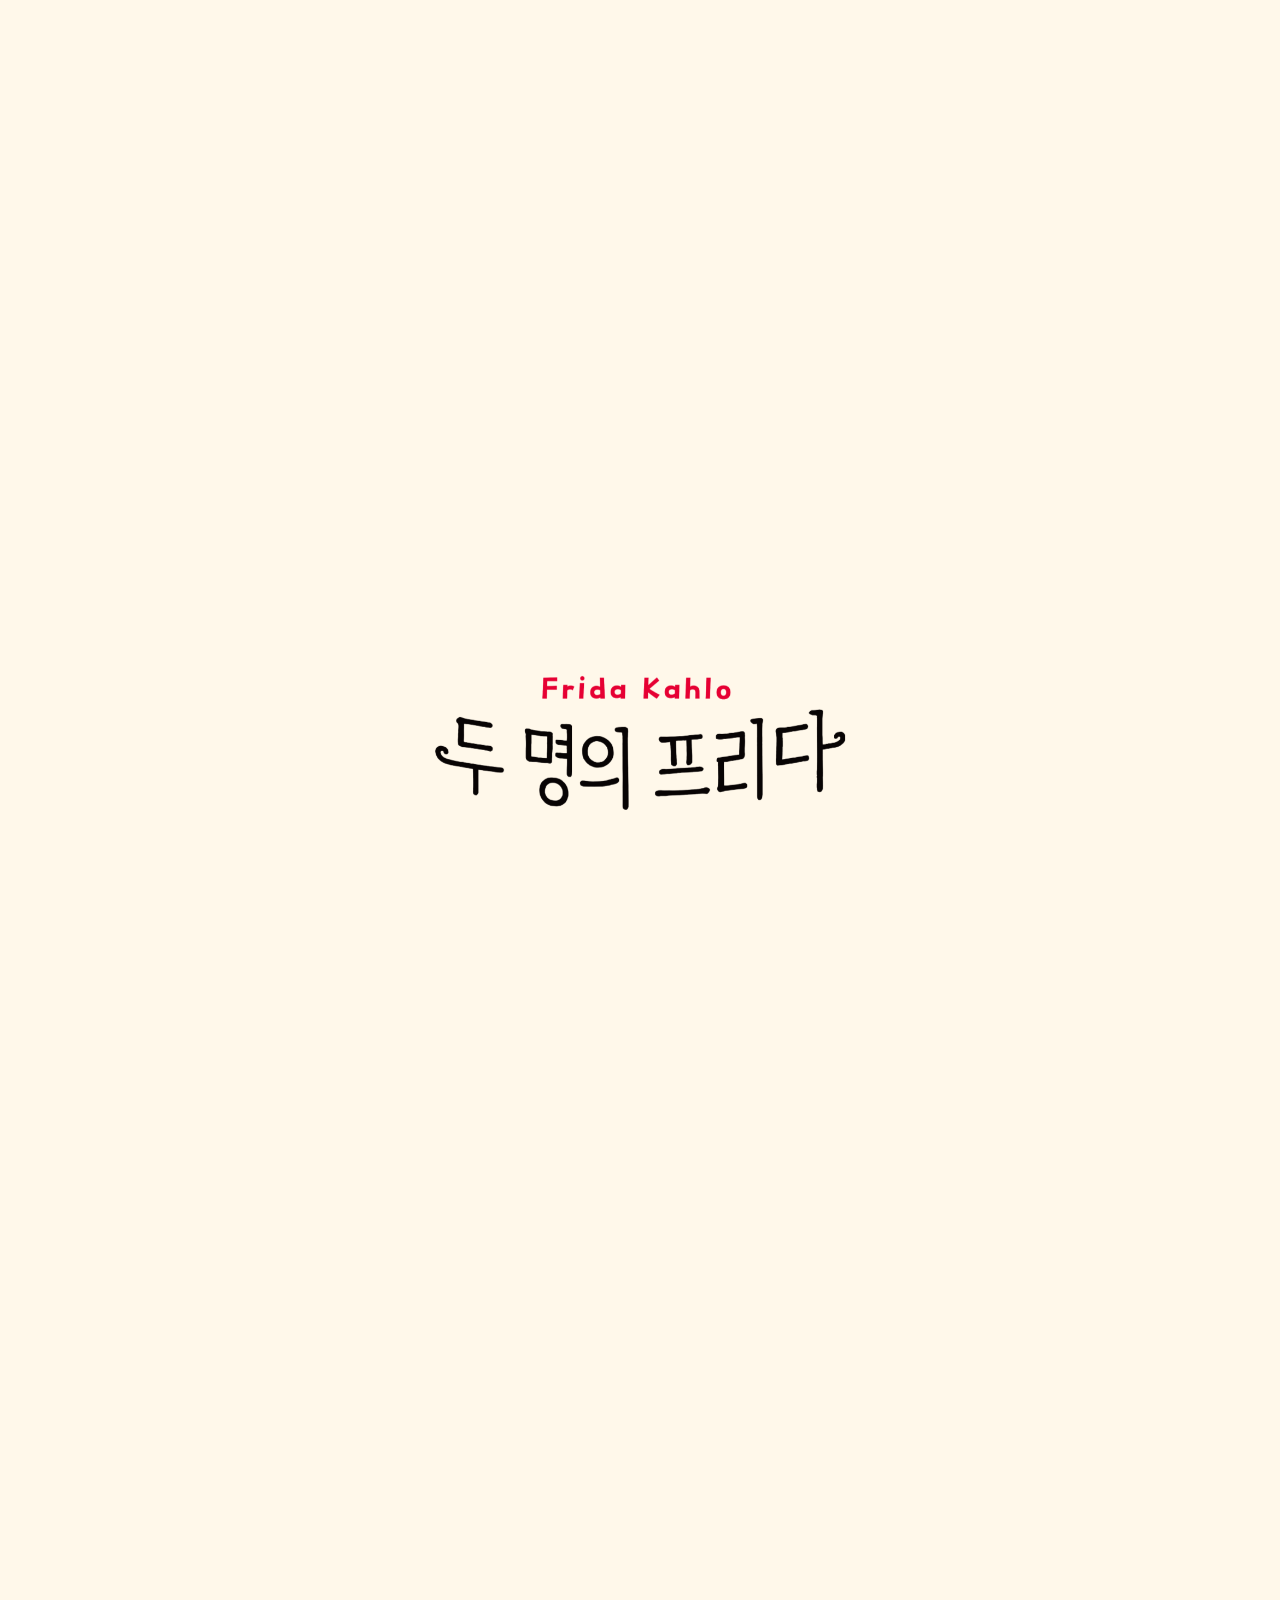
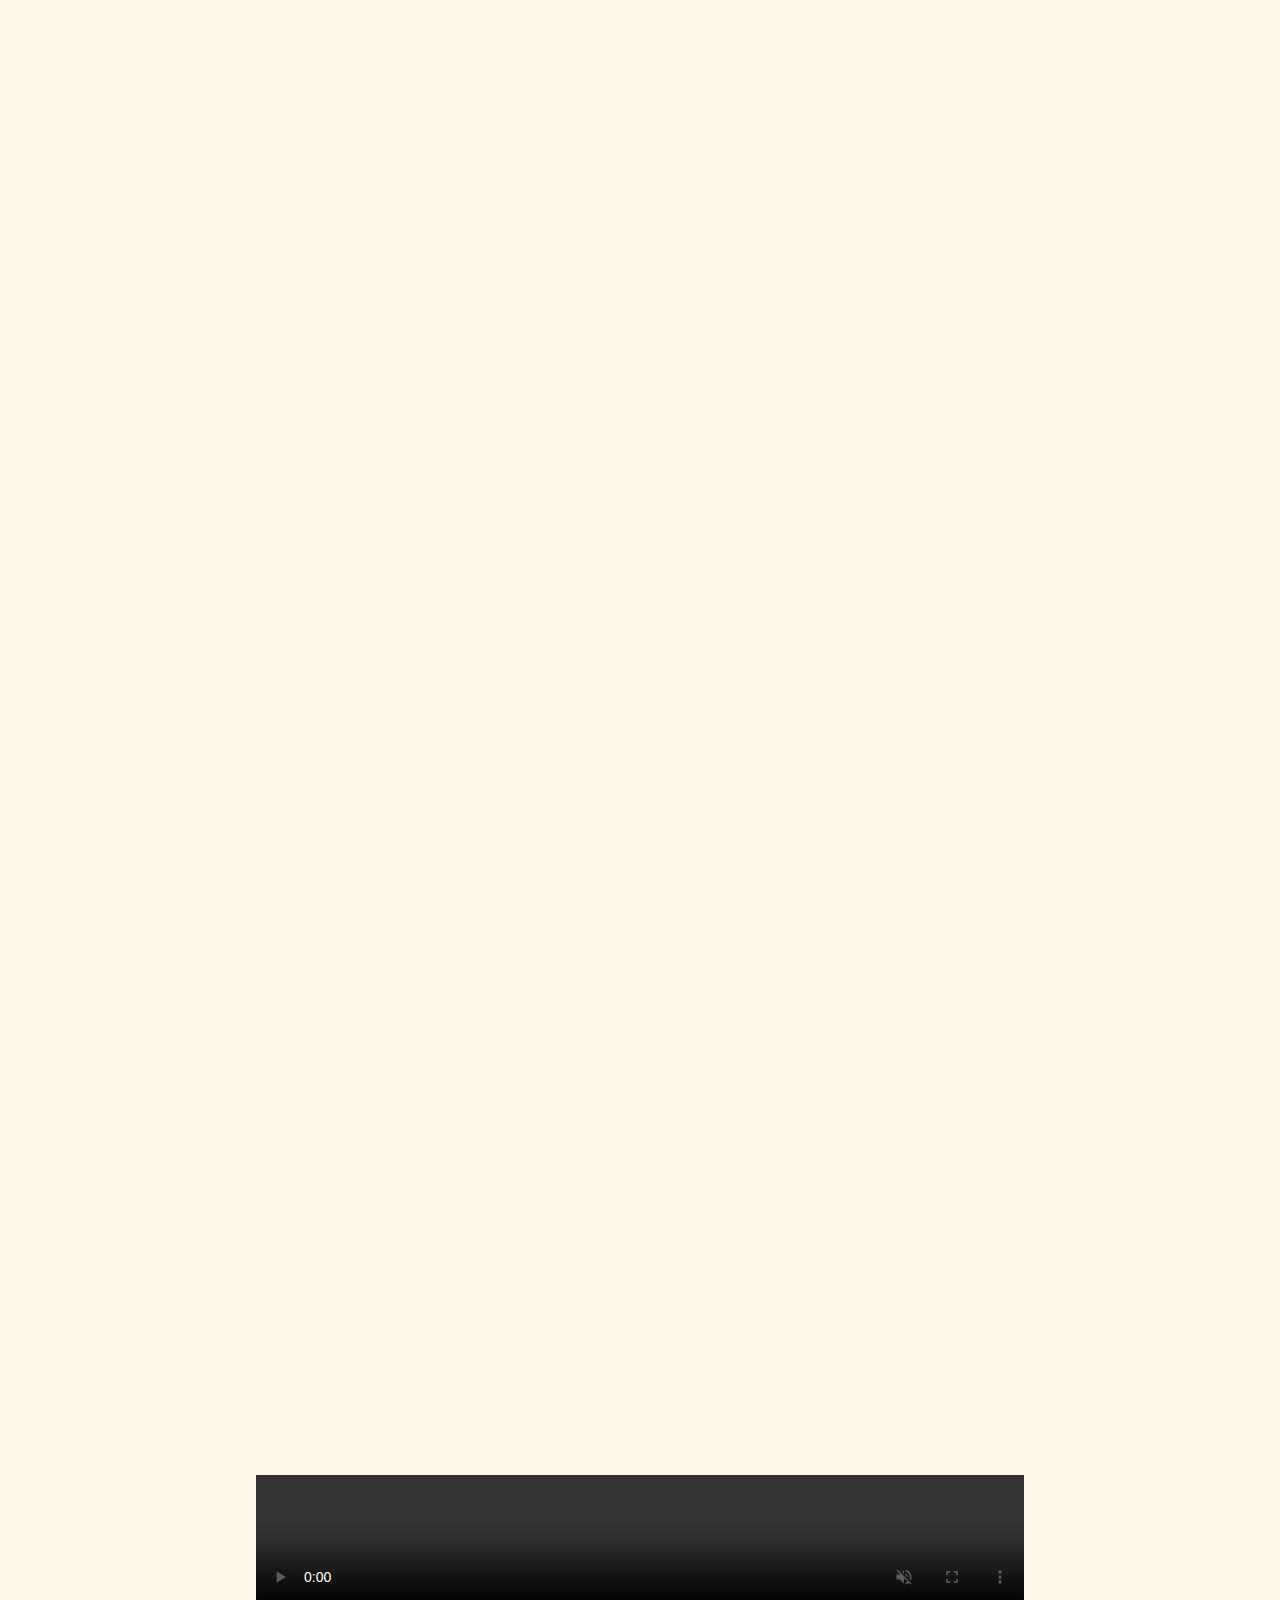
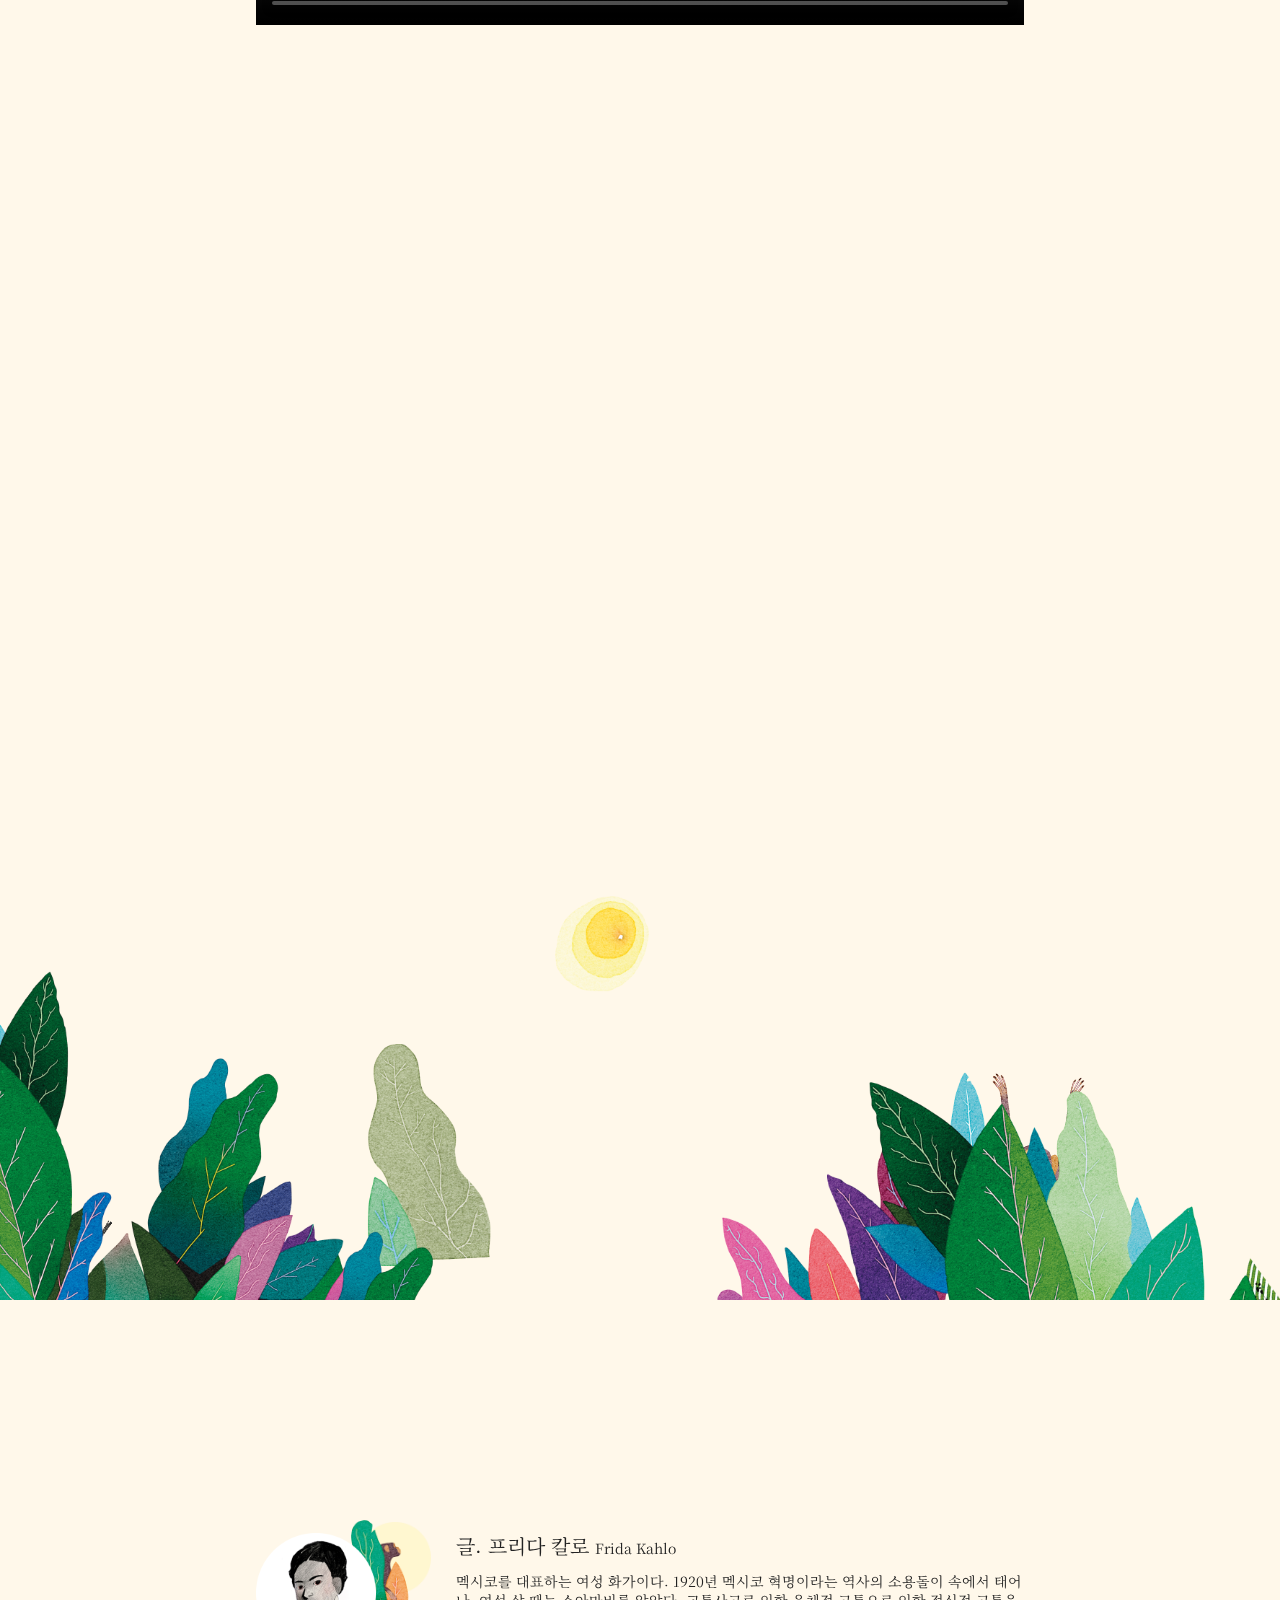
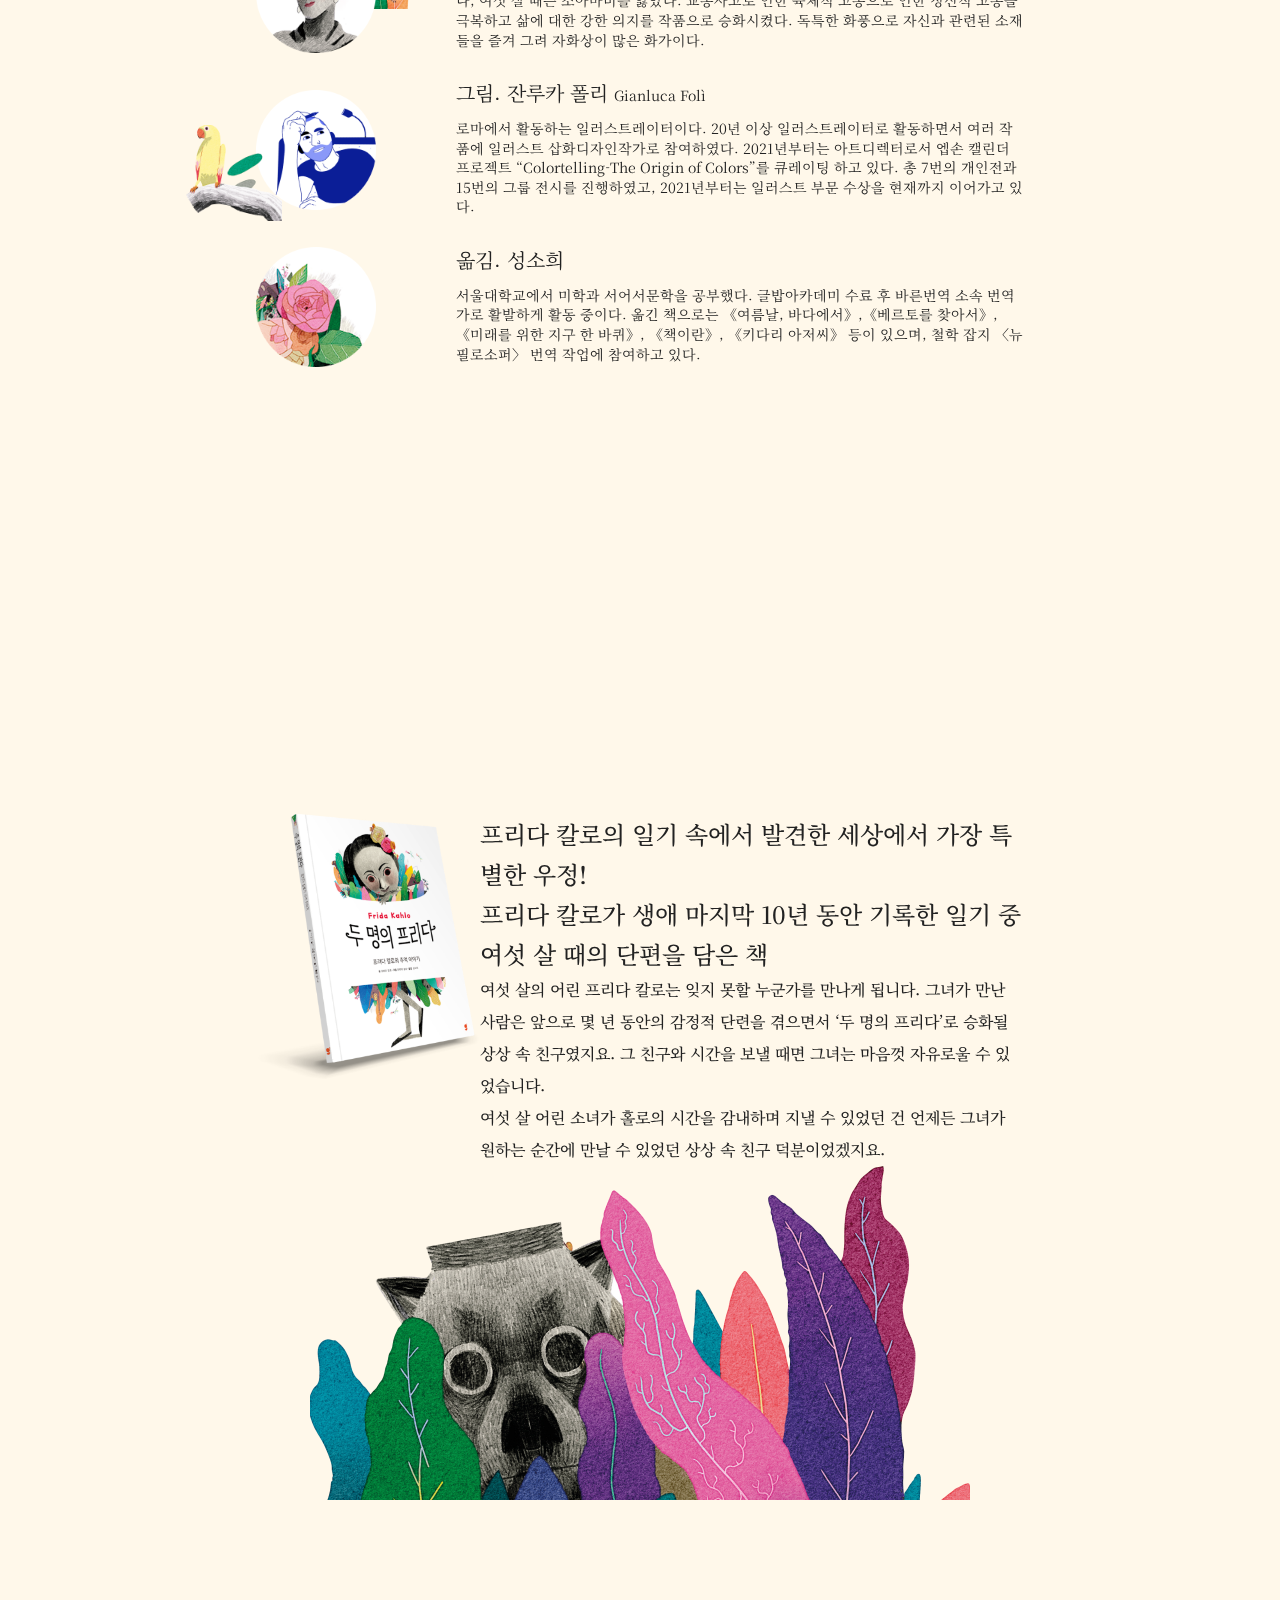
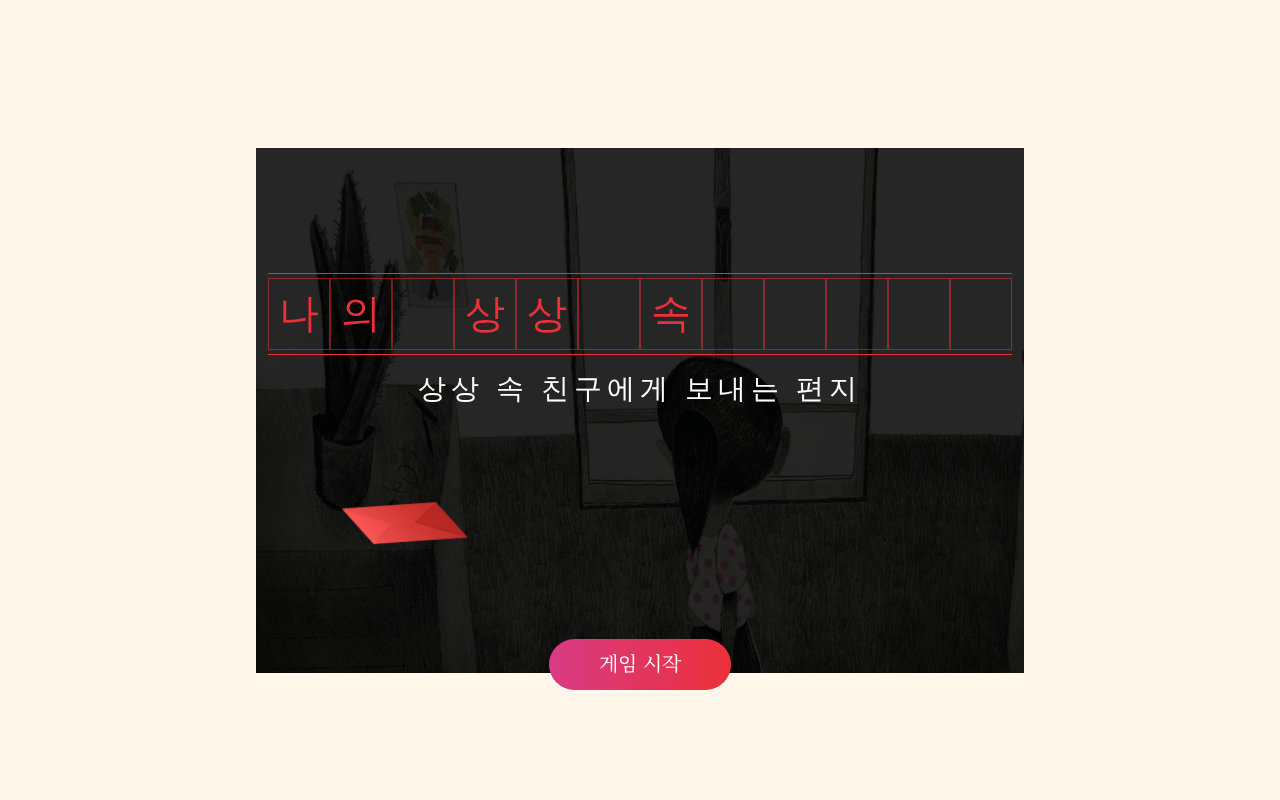
==== commit f139bc09: "0412 commit" ====
--- a/index.html
+++ b/index.html
@@ -16,10 +16,10 @@
 			</h1>
 			<div id="header">
 				<div class="hambuger">
-					<span></span>
-					<span></span>
+					<input type="checkbox">
 				</div>
 				<ul class="gnb">
+					<li><img src="./images/main/navDecoicon.png" alt=""></li>
 					<li><a href="#section1">BOOK TRAILER</a></li>
 					<li><a href="#section3">WRITER</a></li>
 					<li><a href="#section4">INTRODUCE</a></li>
@@ -59,15 +59,33 @@
 
 			<!-- 개구리 애니메이션 -->
 			<div id="section2" class="section">
-				<div class="img-wrap">
-					<div class="frog-wrap">
-						<img src="./images/main/frog.gif" alt="움직이는 개구리" />
-					</div>
-					<div class="monkey-wrap">
-						<img src="./images/main/nosection-monkey.png" alt="원숭이">
-					</div>
+				<div class="img-wrap pcver">
 					<div class="sec2-bg">
+						<div class="frog-wrap">
+							<img src="./images/main/frog.gif" alt="움직이는 개구리" />
+						</div>
+						<div class="monkey-wrap">
+							<img src="./images/main/nosection-monkey.png" alt="원숭이">
+						</div>
 						<img src="./images/main/nosection-bg.png" alt="배경">
+					</div>
+				</div>
+
+				<div class="img-wrap mobilever">
+					<div class="sec2-bg sec2-bg1">
+						<img src="./images/main/nosectionMobile-bg1.png" alt="배경">
+						<div class="frog-wrap">
+							<img src="./images/main/frog.gif" alt="움직이는 개구리" />
+						</div>
+					</div>
+					<div class="sec2-bg sec2-bg2">
+						<img src="./images/main/nosectionMobile-bg2.png" alt="배경">
+					</div>
+					<div class="sec2-bg sec2-bg3">
+						<div class="monkey-wrap">
+							<img src="./images/main/nosection-monkey.png" alt="원숭이">
+						</div>
+						<img src="./images/main/nosectionMobile-bg3.png" alt="배경">
 					</div>
 				</div>
 
@@ -83,10 +101,7 @@
 								<dl>
 									<dt>글. 프리다 칼로 <span>Frida Kahlo</span></dt>
 									<dd>
-										멕시코를 대표하는 여성 화가이다.<br />
-										1920년 멕시코 혁명이라는 역사의 소용돌이 속에서 태어나, 여섯 살 때는 소아마비를 앓았다.<br />
-										교통사고로 인한 육체적 고통으로 인한 정신적 고통을 극복하고 삶에 대한 강한 의지를 작품으로 승화시켰다. <br />
-										독특한 화풍으로 자신과 관련된 소재들을 즐겨 그려 자화상이 많은 화가이다.
+										멕시코를 대표하는 여성 화가이다. 1920년 멕시코 혁명이라는 역사의 소용돌이 속에서 태어나, 여섯 살 때는 소아마비를 앓았다. 교통사고로 인한 육체적 고통으로 인한 정신적 고통을 극복하고 삶에 대한 강한 의지를 작품으로 승화시켰다. 독특한 화풍으로 자신과 관련된 소재들을 즐겨 그려 자화상이 많은 화가이다.
 									</dd>
 								</dl>
 							</div>
@@ -97,10 +112,7 @@
 								<dl>
 									<dt>그림. 잔루카 폴리 <span>Gianluca Folì</span></dt>
 									<dd>
-										로마에서 활동하는 일러스트레이터이다. <br />
-										20년 이상 일러스트레이터로 활동하면서 여러 작품에 일러스트 삽화디자인작가로 참여하였다. <br />
-										2021년부터는 아트디렉터로서 엡손 캘린더 로젝트 “Colortelling-The Origin of Colors”를 큐레이팅 하고 있다. <br />
-										총 7번의 개인전과 15번의 그룹 전시를 진행하였고, 2021년부터는 일러스트 부문 수상을 현재까지 이어가고 있다. <br />
+										로마에서 활동하는 일러스트레이터이다. 20년 이상 일러스트레이터로 활동하면서 여러 작품에 일러스트 삽화디자인작가로 참여하였다. 2021년부터는 아트디렉터로서 엡손 캘린더 프로젝트 “Colortelling-The Origin of Colors”를 큐레이팅 하고 있다. 총 7번의 개인전과 15번의 그룹 전시를 진행하였고, 2021년부터는 일러스트 부문 수상을 현재까지 이어가고 있다.
 									</dd>
 								</dl>
 							</div>
@@ -111,9 +123,7 @@
 								<dl>
 									<dt>옮김. 성소희</dt>
 									<dd>
-										서울대학교에서 미학과 서어서문학을 공부했다.<br />
-										글밥아카데미 수료 후 바른번역 소속 번역가로 활발하게 활동 중이다.<br />
-										옮긴 책으로는 《여름날, 바다에서》, 《베르토를 찾아서》, 《미래를 위한 지구 한 바퀴》, 《책이란》, 《키다리 아저씨》 등이 있으며, 철학 잡지 〈뉴필로소퍼〉 번역 작업에 참여하고 있다.<br />
+										서울대학교에서 미학과 서어서문학을 공부했다. 글밥아카데미 수료 후 바른번역 소속 번역가로 활발하게 활동 중이다. 옮긴 책으로는 《여름날, 바다에서》,《베르토를 찾아서》, 《미래를 위한 지구 한 바퀴》, 《책이란》, 《키다리 아저씨》 등이 있으며, 철학 잡지 〈뉴필로소퍼〉 번역 작업에 참여하고 있다.
 									</dd>
 								</dl>
 							</div>
@@ -132,8 +142,8 @@
 							</div>
 							<div class="book-desc">
 								<p>
-									프리다 칼로의 일기 속에서 발견한 세상에서 가장 특별한 우정!<br />
-									프리다 칼로가 생애 마지막 10년 동안 기록한 일기 중 여섯 살 때의 단편을 담은 책
+									<span>프리다 칼로의 일기 속에서 발견한 세상에서 가장 특별한 우정!<br /></span>
+									<span>프리다 칼로가 생애 마지막 10년 동안 기록한 일기 중 여섯 살 때의 단편을 담은 책</span>
 								</p>
 								<p>
 									여섯 살의 어린 프리다 칼로는 잊지 못할 누군가를 만나게 됩니다. 그녀가 만난 사람은 앞으로 몇 년 동안의 감정적 단련을 겪으면서 ‘두 명의 프리다’로 승화될 상상 속 친구였지요. 그 친구와 시간을 보낼 때면 그녀는 마음껏 자유로울 수 있었습니다.<br />
@@ -152,7 +162,7 @@
 			<!-- Game -->
 			<div id="section5" class="section">
 				<div class="content-body">
-					<div class="gameImg-wrap">
+					<div class="gameImg-wrap pcver">
 						<div class="letterImg"></div>
 						<div class="typing-effect">
 							<div class="type-wrap"><span>나</span></div>
@@ -169,6 +179,32 @@
 							<div class="type-wrap"><span>게</span></div>
 						</div>
 						<p class="sub-title">상상 속 친구에게 보내는 편지</p>
+						<a class="btn-start" href="/frida/game"><span>게임 시작</span></a>
+					</div>
+					<div class="mobilever">
+						<div class="typing-effect">
+							<div class="type-wrap"><span>나</span></div>
+							<div class="type-wrap"><span>의</span></div>
+							<div class="type-wrap"><span></span></div>
+							<div class="type-wrap"><span>상</span></div>
+							<div class="type-wrap"><span>상</span></div>
+							<div class="type-wrap"><span></span></div>
+							<div class="type-wrap"><span>속</span></div>
+							<div class="type-wrap"><span></span></div>
+							<div class="type-wrap"><span>친</span></div>
+							<div class="type-wrap"><span>구</span></div>
+							<div class="type-wrap"><span>에</span></div>
+							<div class="type-wrap"><span>게</span></div>
+						</div>
+						<p class="sub-title">상상 속 친구에게 보내는 편지</p>
+						<div class="gameImg-wrap">
+							<div class="gameImg">
+								<img src="./images/main/section5-gameImg.png" alt="게임이미지">
+								<div class="letterImg"></div>
+							</div>
+							
+						</div>
+						
 						<a class="btn-start" href="/frida/game"><span>게임 시작</span></a>
 					</div>
 				</div>
--- a/css/style.css
+++ b/css/style.css
@@ -14,30 +14,33 @@
 #flower-wrap > * {
 	position: absolute;
 	top:-10%;
-	animation: rotateflower infinite, flowerfall infinite ease;
+	animation: rotateflower infinite, flowerfall infinite linear;
 }
 #flower-wrap img:first-child {
-	left:15%;
+	left:5%;
 	animation-duration: 15s;
+	animation-delay: 2s;
 }
 #flower-wrap img:nth-child(2) {
-	left:30%;
+	left:18%;
 	animation-duration: 20s;
+	animation-delay: 4s;
 }
 #flower-wrap img:nth-child(3) {
-	left:45%;
+	left:39%;
 	animation-duration: 18s;
 }
 #flower-wrap img:nth-child(4) {
-	left:60%;
+	left:56%;
 	animation-duration: 23s;
 }
 #flower-wrap img:nth-child(5) {
-	left:75%;
+	left:71%;
 	animation-duration: 21s;
+	animation-delay: 3s;
 }
 #flower-wrap img:last-child {
-	left:90%;
+	left:87%;
 	animation-duration: 17s;
 }
 @keyframes flowerfall {
@@ -78,7 +81,19 @@
 	width: 32%;
 	transition: all 1s ease;
 }
-
+@media screen and (max-width:767px) {
+	#main .scroll-left {
+		left: -30%;
+		width: 90%;
+	}
+	#main .scroll-right {
+		right: -67%;
+		width: 120%;
+	}
+	#main .scroll-up {
+		bottom: 5%;
+	}
+}
 /* #main CSS [E] */
 
 /* #section1 CSS [S] */
@@ -105,6 +120,7 @@
 	bottom: 10%;
 	left: -10%;
 	animation: frogAni 10s infinite linear;
+	z-index: -1;
 }
 @keyframes frogAni {
 	0% {
@@ -118,22 +134,91 @@
 #section2 .monkey-wrap {
 	min-width: 80px;
 	max-width: 170px;
-	width:5%;
+	width:8%;
 	position: absolute;
 	bottom: 17%;
 	left: 78%;
 	rotate:-15deg;
 	animation: monkeyAni1 3s infinite;
+	z-index: -1;
 }
 @keyframes monkeyAni1 {
 	0% {
 		bottom: 17%;
 	}
 	50% {
-		bottom: 24%;
+		bottom: 30%;
 	}
 	100% {
 		bottom: 17%;
+	}
+}
+#section2 .mobilever { display : none;}
+@media screen and (max-width:767px) {
+	#section2 .pcver {display:none;}
+	#section2 .mobilever {display:block;}
+
+	#section2 .img-wrap {
+		position: relative;
+		width:100%;
+		height: 100%;
+	}
+	#section2 .sec2-bg1 {
+		width:90%;
+		top:15%;
+	}
+	#section2 .sec2-bg2 {
+		width:50%;
+		top:40%;
+		right:0;
+	}
+	#section2 .sec2-bg2 img {
+		position: absolute;
+		right:0;
+	}
+	#section2 .sec2-bg3 {
+		width:80%;
+		left:50%;
+		transform: translateX(-50%);
+	}
+	#section2 .frog-wrap {
+		max-width: none;
+		width:30%;
+		position: absolute;
+		top: 20%;
+		left: -10%;
+		animation: frogAni 10s infinite linear;
+		z-index: -1;
+	}
+	@keyframes frogAni {
+		0% {
+			left:-10%;
+		}
+		100% {
+			left:110%;
+		}
+	}
+	
+	#section2 .monkey-wrap {
+		max-width: none;
+		width:5%;
+		position: absolute;
+		bottom: 47%;
+		left: 40%;
+		rotate:-15deg;
+		animation: monkeyAni1 3s infinite;
+		z-index: -1;
+	}
+	@keyframes monkeyAni1 {
+		0% {
+			bottom: 47%;
+		}
+		50% {
+			bottom: 64%;
+		}
+		100% {
+			bottom: 47%;
+		}
 	}
 }
 /* #section2 [E] */
@@ -154,8 +239,9 @@
 	content: "";
 	display: block;
 	background: url(../images/main/section3-writer_deco1.png) no-repeat 0 0 / cover;
-	width: 106px;
-	height: 137px;
+	width: 80%;
+	height: auto;
+	aspect-ratio: 1 / 1;
 	position: absolute;
 	right: -55px;
 	top: -20px;
@@ -165,19 +251,23 @@
 	content: "";
 	display: block;
 	background: url(../images/main/section3-writer_deco2.png) no-repeat 0 0 / cover;
-	width: 120px;
-	height: 141px;
+	width: 80%;
+	height: auto;
+	aspect-ratio: 1 / 1;
 	position: absolute;
 	left: -70px;
 	top: 35px;
 }
 #section3 .writer-img {
-	width: 160px;
+	max-width: 160px;
+	width:40%;
+	min-width:120px;
 	position: relative;
 }
 #section3 .writer-desc {
 	font-size: 14px;
-	width: 700px;
+	max-width: 700px;
+	white-space: warp;
 }
 #section3 .writer-desc dt {
 	font-size: 20px;
@@ -189,10 +279,42 @@
 #section3 .writer-desc dd {
 	line-height: 1.4;
 }
+@media screen and (max-width:1200px) and (min-width:787px) {
+
+}
+@media screen and (max-width:767px) {
+	#section3 {
+		height:300vh;
+	}
+	#section3 .writer-wrap {
+		gap:0;
+	}
+	#section3 .intro {
+		height: 100vh;
+		flex-direction: column;
+		justify-content: center;
+		gap: 80px;
+		text-align: center;
+	}
+	#section3 .writer-desc {
+		width: 100%;
+		padding:0 34px;
+		box-sizing: border-box;
+	}
+	#section3 .writer-desc dt {
+		margin-bottom: 70px;
+	}
+	#section3 .writer-desc dd {
+		text-align: justify;
+		line-height:1.6 ;
+		white-space: wrap;
+	}
+}
 /* #section3 [E] */
 
 /* #section4 CSS [S] */
 #section4 .intro-wrapper {
+	width:100%;
 	height:100%;
 	display: flex;
 	flex-direction: column;
@@ -245,20 +367,72 @@
 		bottom: 52%;
 	}
 }
+
+@media screen and (max-width:767px) {
+	#section4 {
+		height:200vh;
+	}
+	#section4 .intro-wrapper {
+		width:100%;
+		justify-content: center;
+	}
+	#section4 .intro-wrap {
+		flex-direction: column;
+		gap:70px;
+	}
+	#section4 .book-wrap {
+		width:60%;
+		margin:0 auto;
+	} 
+	#section4 .book-desc {
+		width:100%;
+		padding: 0 40px;
+		box-sizing: border-box;
+	}
+	#section4 .book-desc p:first-child {
+		font-size: clamp(1rem, 0.7789rem + 0.9828vw, 1.25rem);
+		text-align: center;
+		line-height: 40px;
+		display: flex;
+		flex-direction: column;
+		gap:70px;
+		margin-bottom:20px;
+	}
+	#section4 .book-desc p:last-child {
+		font-size: clamp(0.75rem, 0.5289rem + 0.9828vw, 1rem);
+	}
+	#section4 .sec4-deco1 {
+		width: 120%;
+		margin: 0 auto;
+	}
+	#section4 .sec4-deco2 {
+		width:20%;
+		left:23%;
+		bottom: 50%;
+		animation: monkeyAni2 3s infinite;
+	}
+	@keyframes monkeyAni2 {
+		0% {
+			bottom: 50%;
+		}
+		50% {
+			bottom: 63%;
+		}
+		100% {
+			bottom: 50%;
+		}
+	}
+}
 /* #section4 [E] */
 
 /* #section5 CSS [S] */
-/*#section5 .gameImg-wrap {
-	position: absolute;
-	left: 50%;
-	top: 50%;
-	transform: translate(-50%, -50%);
-}*/
 #section5 .gameImg-wrap {
 	position: relative;
 	top: 60px;
 	width: 100%;
-	height: 675px;
+	max-height: 675px;
+	height:auto;
+	aspect-ratio: 2/1.2;
 	background-image: url(../images/main/section5-gameImg.png);
 	background-repeat: no-repeat;
 	background-position: 0 0;
@@ -392,5 +566,65 @@
 	margin-bottom: 250px;
 	letter-spacing: 5px;
 }
+#section5 .mobilever {display:none;}
+@media screen and (max-width:767px) {
+	#section5 .pcver {display:none;}
+	#section5 .mobilever {
+		display:flex;
+		flex-direction: column;
+		width:100%;
+		justify-content: center;
+		align-items: center;
+		gap:15px;
+	}
+	#section5 .typing-effect {
+		margin-top: 0px;
+	}
+	#section5 .typing-effect .type-wrap {
+		border: 1px solid #ec303a80;
+		min-width: 28.5px;
+		min-height: 33px;
+		display: flex;
+		align-items: center;
+		justify-content: center;
+	}
+	#section5 .typing-effect .type-wrap span {
+		font-size: clamp(1rem, 0.7789rem + 0.9828vw, 1.25rem);
+		opacity: 0;
+	}
+	#section5 .sub-title {
+		color: var(--blackFontColor);
+		font-size: clamp(0.9375rem, 0.7717rem + 0.7371vw, 1.125rem);
+		text-align: center;
+		margin-top: 0;
+		margin-bottom: 0;
+	}
+	#section5 .gameImg-wrap {
+		position: relative;
+		width:100%;
+		height: auto;
+		top:0;
+		background: none;
+		width: 100%;
+		text-align: center;
+	}
+	#section5 .letterImg {
+		min-width: 60px;
+		width: 15%;
+		height: auto;
+		aspect-ratio: 2 / 1 ;
+		position: absolute;
+		left: 7%;
+		top: 60%;
+		background-image: url(../images/main/section5-letter.png);
+		background-repeat: no-repeat;
+		background-size: cover;
+		background-position: 0 0;
+		animation: brightLetter 2s infinite;
+	}
+	#section5 .gameImg img {
+		filter: brightness(0.2);
+	}
+}
 
 /* #section5 [E] */
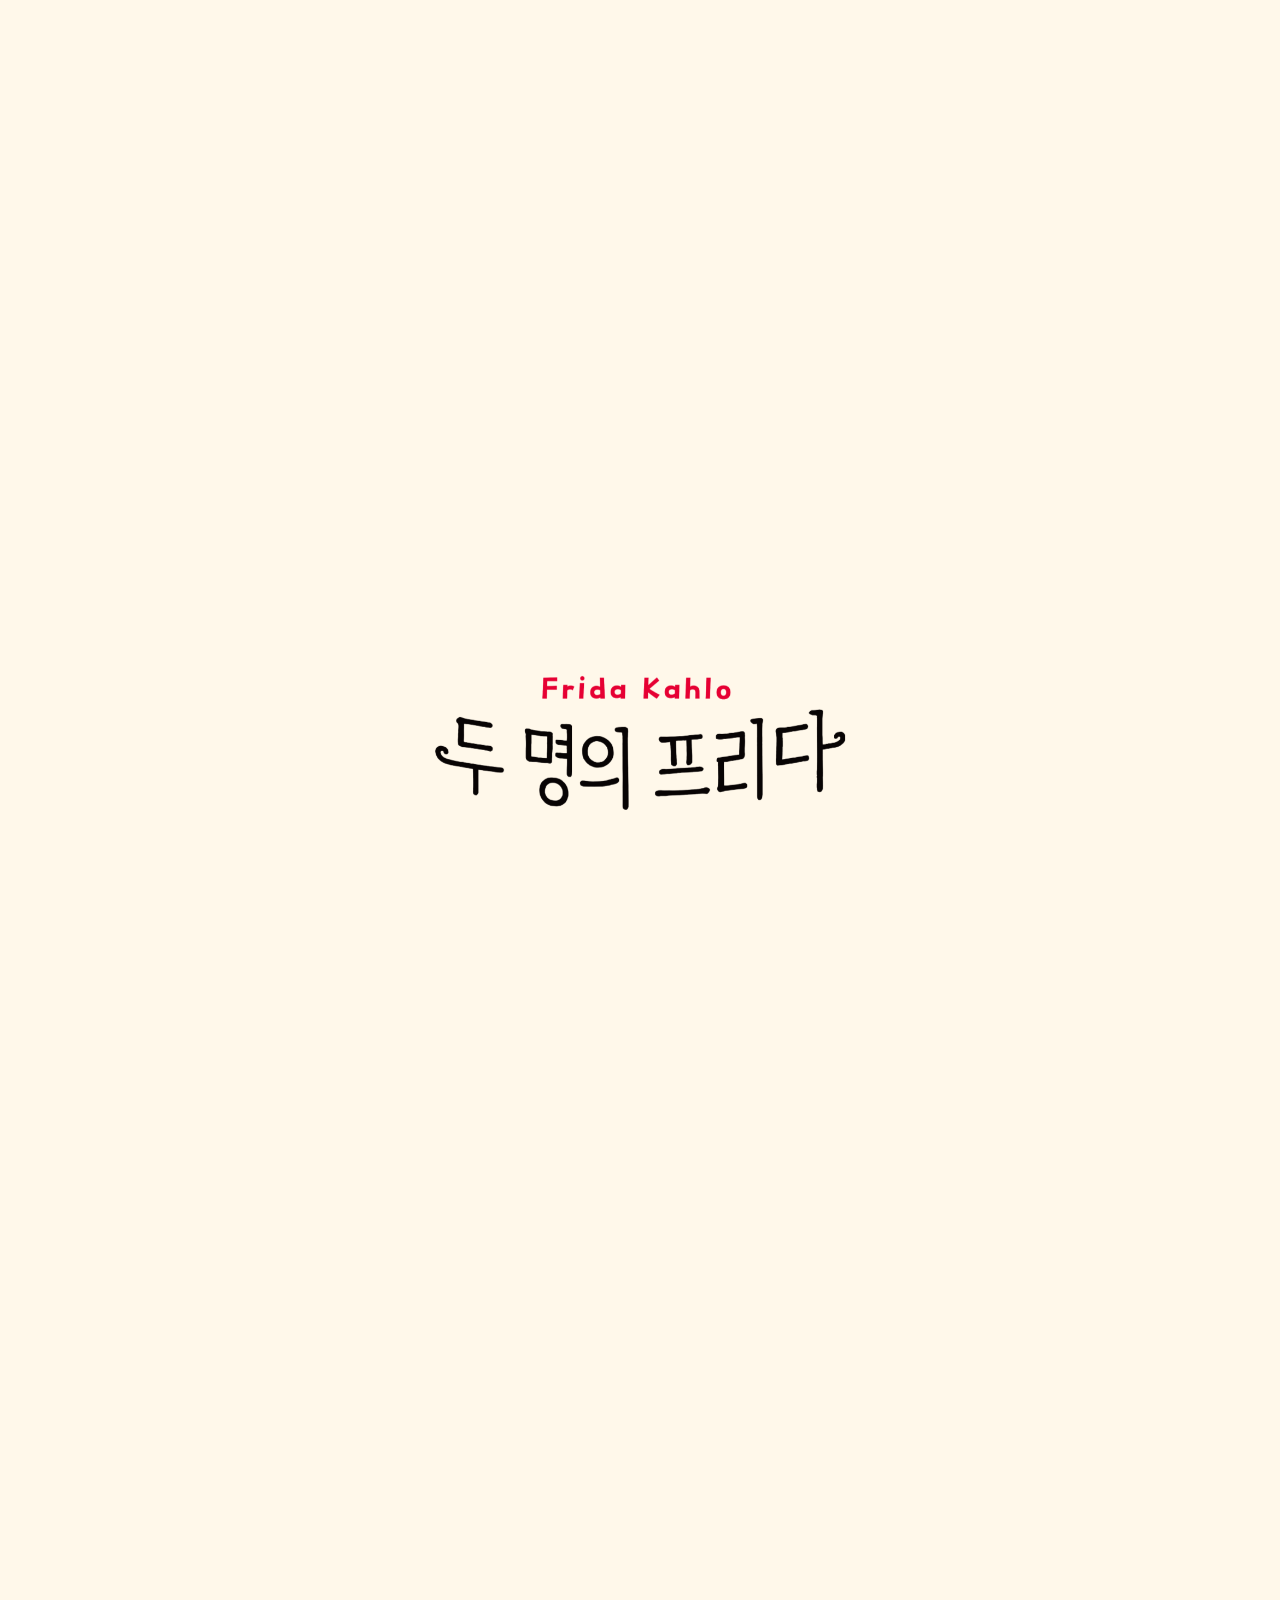
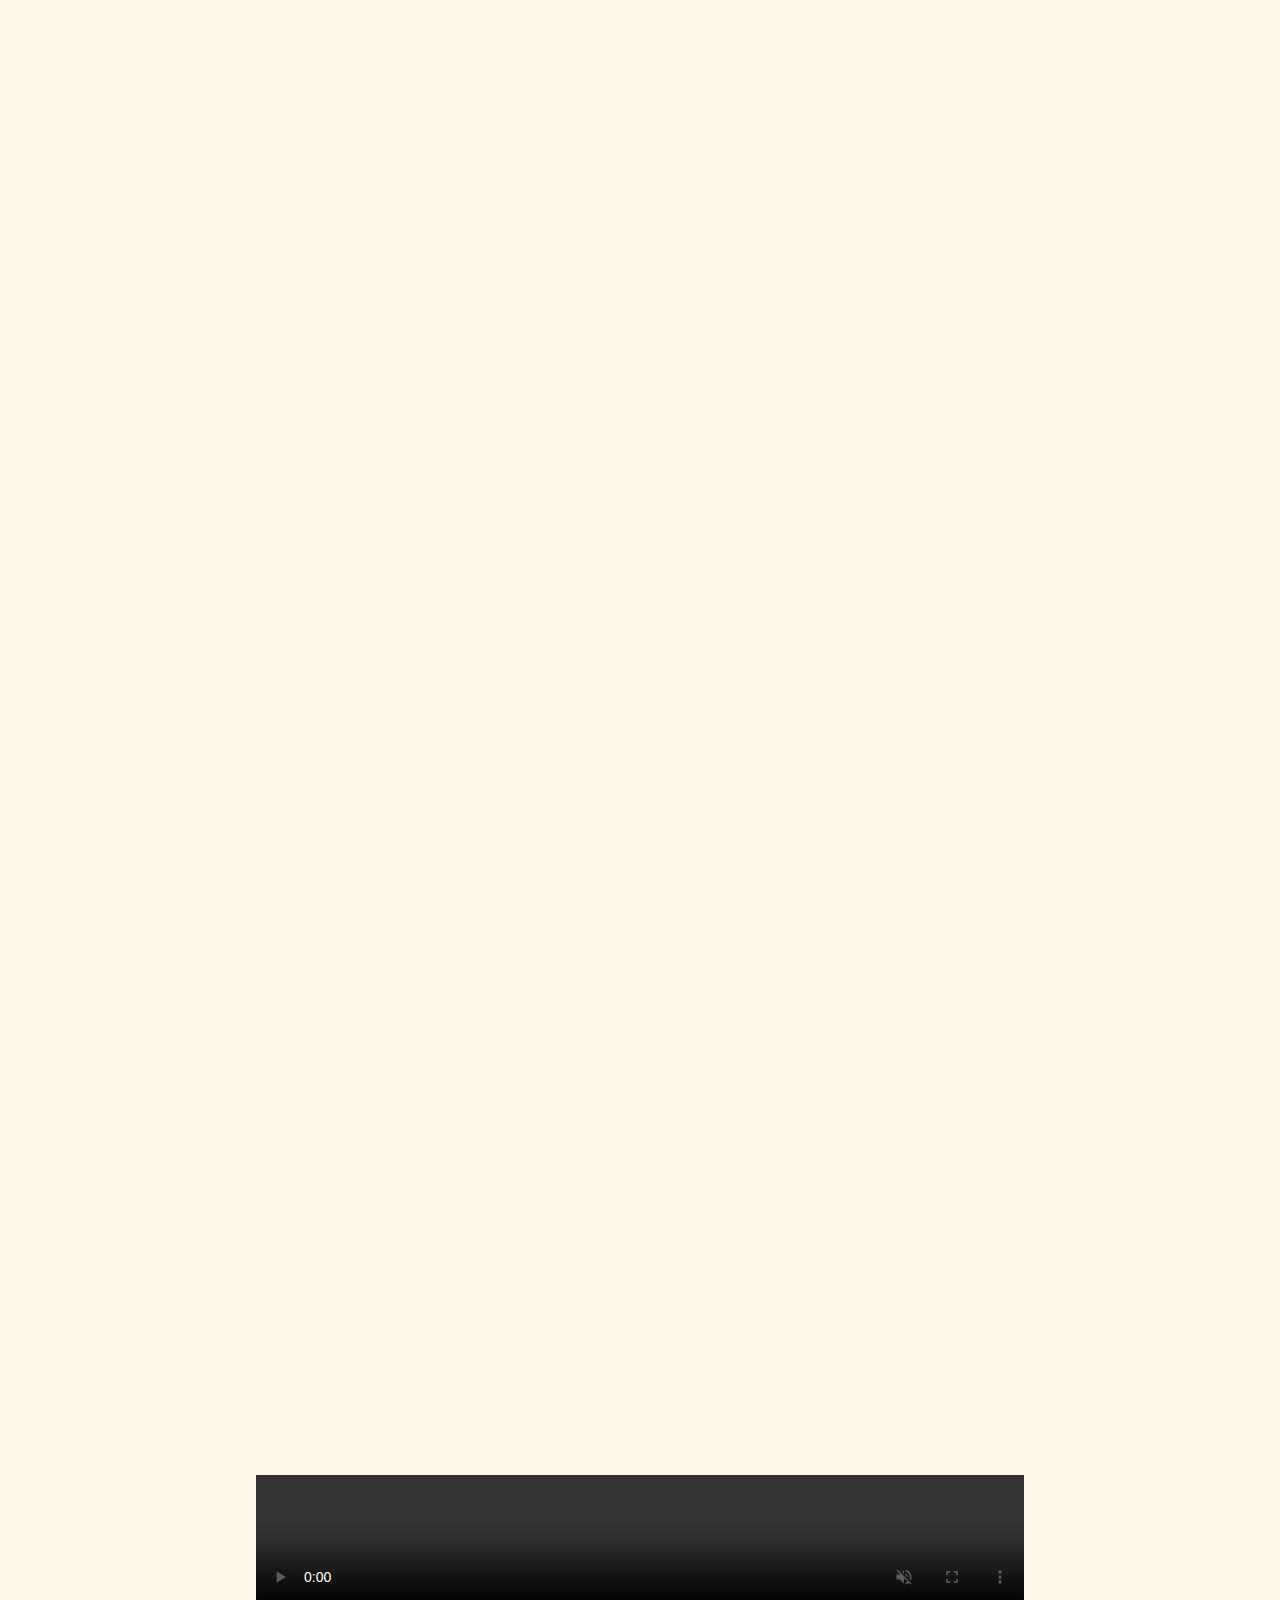
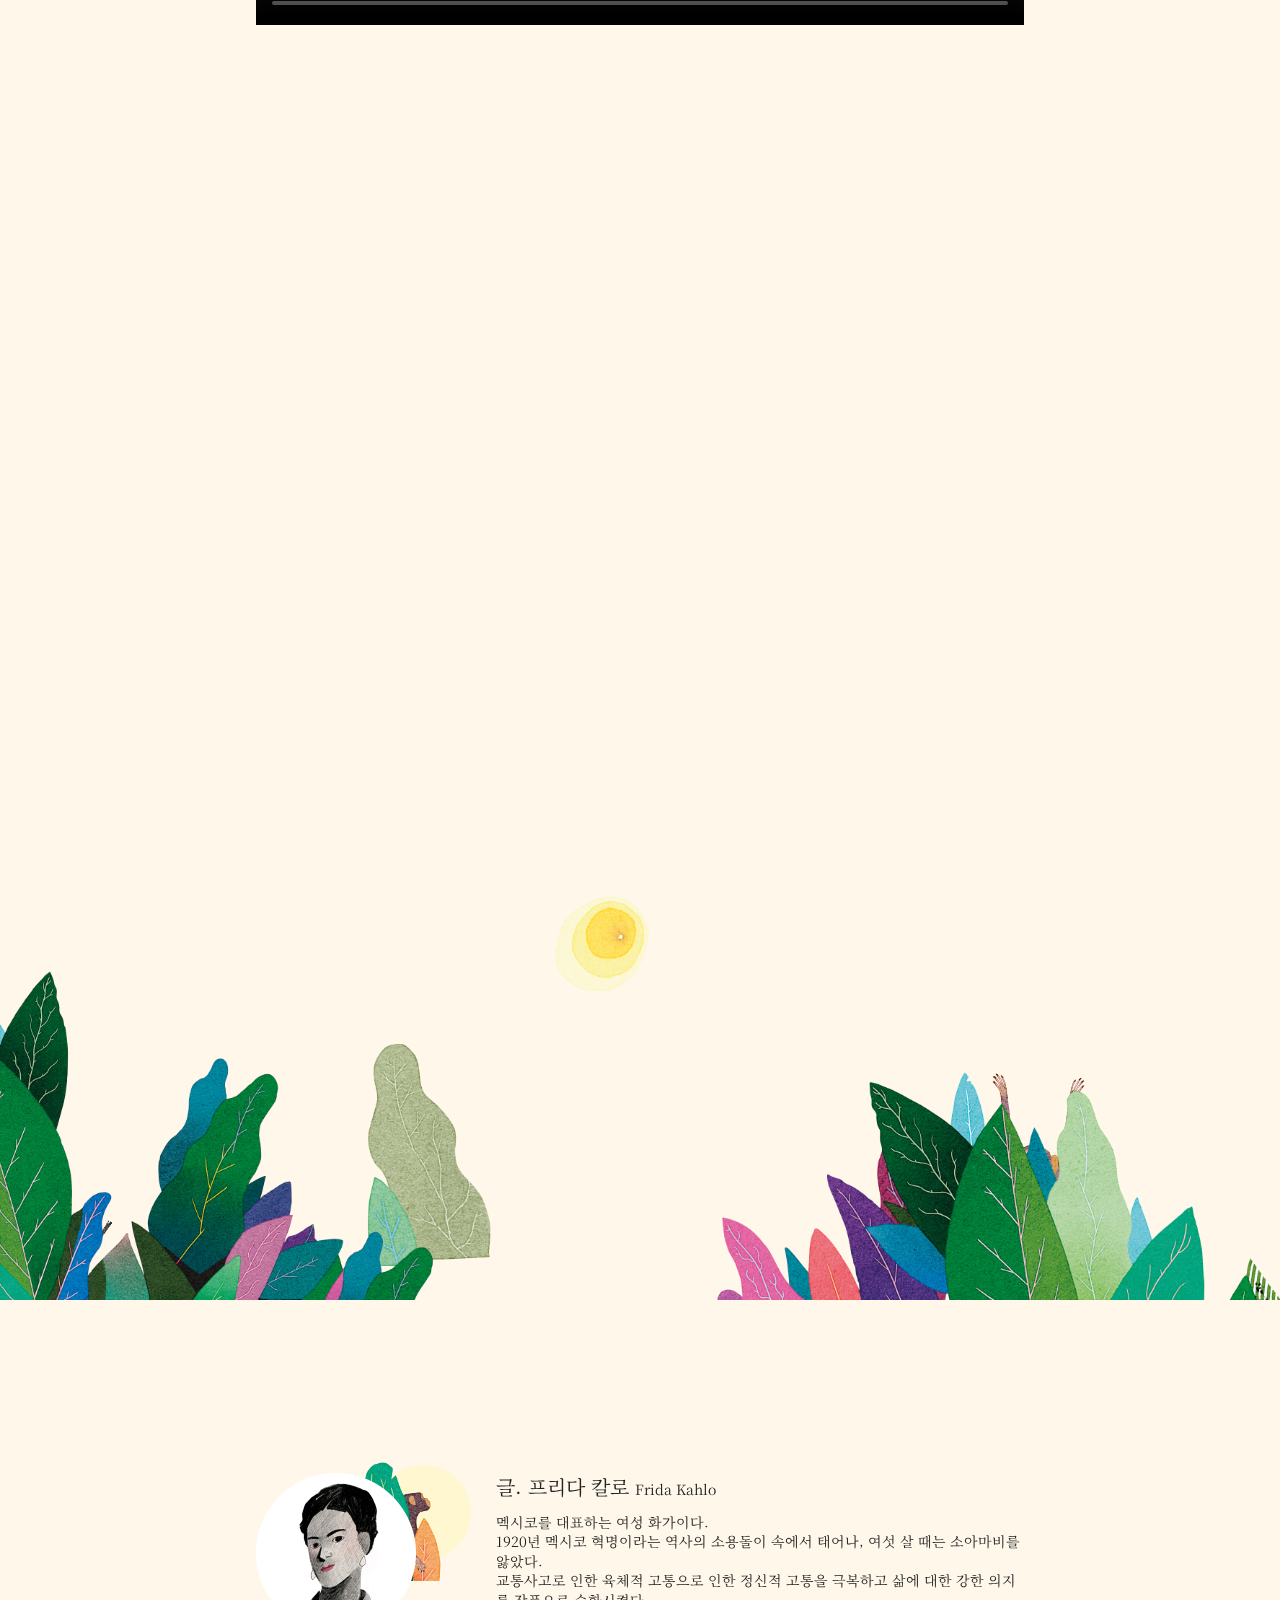
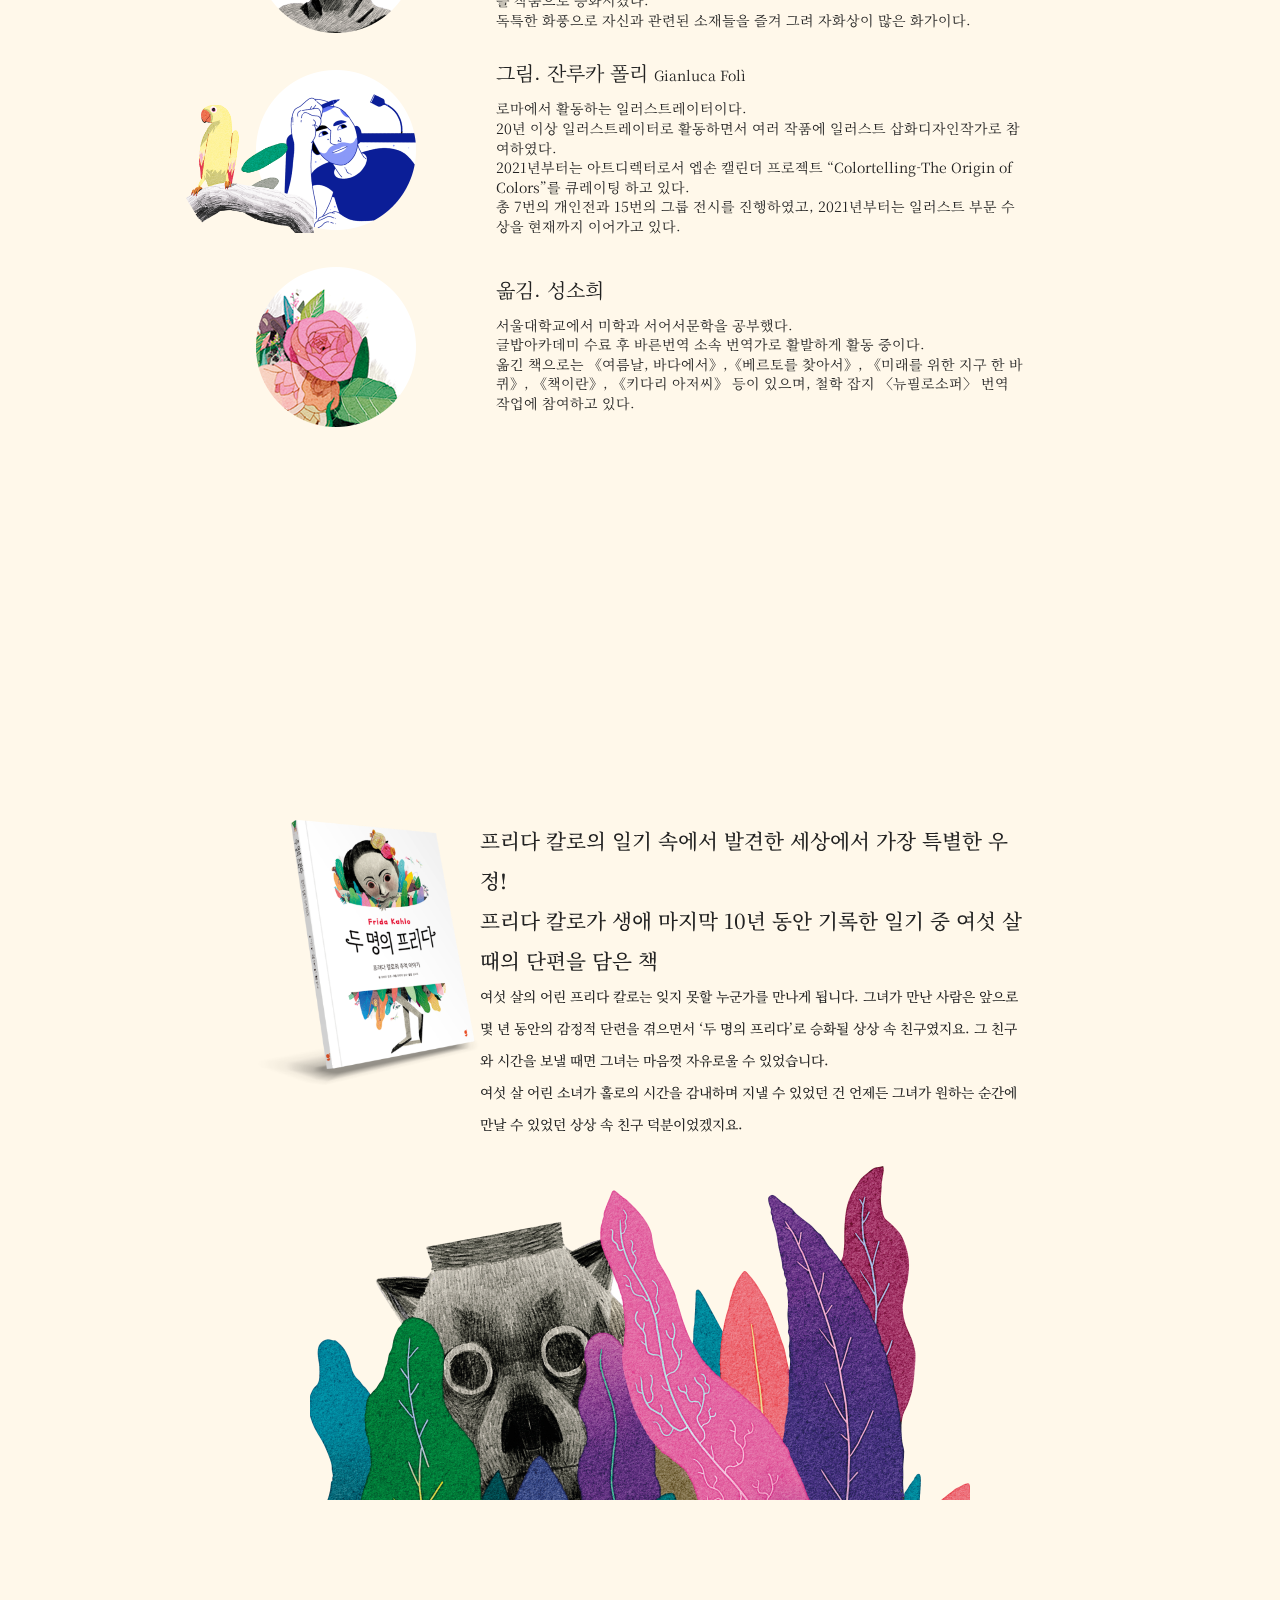
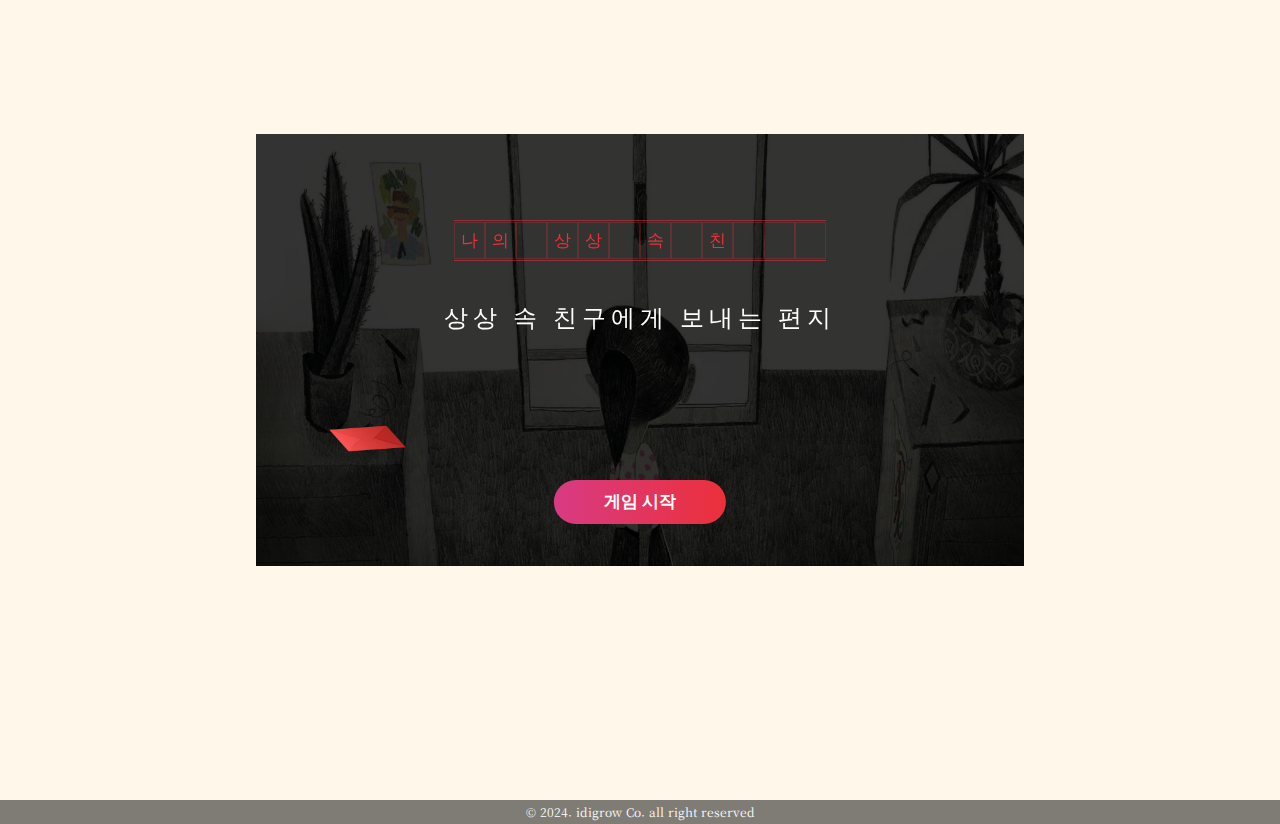
==== commit 5935cd19: "0415 commit" ====
--- a/index.html
+++ b/index.html
@@ -101,7 +101,9 @@
 								<dl>
 									<dt>글. 프리다 칼로 <span>Frida Kahlo</span></dt>
 									<dd>
-										멕시코를 대표하는 여성 화가이다. 1920년 멕시코 혁명이라는 역사의 소용돌이 속에서 태어나, 여섯 살 때는 소아마비를 앓았다. 교통사고로 인한 육체적 고통으로 인한 정신적 고통을 극복하고 삶에 대한 강한 의지를 작품으로 승화시켰다. 독특한 화풍으로 자신과 관련된 소재들을 즐겨 그려 자화상이 많은 화가이다.
+										멕시코를 대표하는 여성 화가이다.<br> 1920년 멕시코 혁명이라는 역사의 소용돌이 속에서 태어나, 여섯 살 때는 소아마비를 앓았다.<br>
+										교통사고로 인한 육체적 고통으로 인한 정신적 고통을 극복하고 삶에 대한 강한 의지를 작품으로 승화시켰다.<br>
+										독특한 화풍으로 자신과 관련된 소재들을 즐겨 그려 자화상이 많은 화가이다.
 									</dd>
 								</dl>
 							</div>
@@ -112,7 +114,7 @@
 								<dl>
 									<dt>그림. 잔루카 폴리 <span>Gianluca Folì</span></dt>
 									<dd>
-										로마에서 활동하는 일러스트레이터이다. 20년 이상 일러스트레이터로 활동하면서 여러 작품에 일러스트 삽화디자인작가로 참여하였다. 2021년부터는 아트디렉터로서 엡손 캘린더 프로젝트 “Colortelling-The Origin of Colors”를 큐레이팅 하고 있다. 총 7번의 개인전과 15번의 그룹 전시를 진행하였고, 2021년부터는 일러스트 부문 수상을 현재까지 이어가고 있다.
+										로마에서 활동하는 일러스트레이터이다.<br>20년 이상 일러스트레이터로 활동하면서 여러 작품에 일러스트 삽화디자인작가로 참여하였다.<br>2021년부터는 아트디렉터로서 엡손 캘린더 프로젝트 “Colortelling-The Origin of Colors”를 큐레이팅 하고 있다.<br>총 7번의 개인전과 15번의 그룹 전시를 진행하였고, 2021년부터는 일러스트 부문 수상을 현재까지 이어가고 있다.
 									</dd>
 								</dl>
 							</div>
@@ -123,7 +125,9 @@
 								<dl>
 									<dt>옮김. 성소희</dt>
 									<dd>
-										서울대학교에서 미학과 서어서문학을 공부했다. 글밥아카데미 수료 후 바른번역 소속 번역가로 활발하게 활동 중이다. 옮긴 책으로는 《여름날, 바다에서》,《베르토를 찾아서》, 《미래를 위한 지구 한 바퀴》, 《책이란》, 《키다리 아저씨》 등이 있으며, 철학 잡지 〈뉴필로소퍼〉 번역 작업에 참여하고 있다.
+										서울대학교에서 미학과 서어서문학을 공부했다.<br>
+										글밥아카데미 수료 후 바른번역 소속 번역가로 활발하게 활동 중이다.<br>
+										옮긴 책으로는 《여름날, 바다에서》,《베르토를 찾아서》, 《미래를 위한 지구 한 바퀴》, 《책이란》, 《키다리 아저씨》 등이 있으며, 철학 잡지 〈뉴필로소퍼〉 번역 작업에 참여하고 있다.
 									</dd>
 								</dl>
 							</div>
@@ -152,8 +156,10 @@
 							</div>
 						</div>
 						<div class="deco-wrap">
-							<div class="sec4-deco2"><img src="./images/main/section4-monkey.png" alt="원숭이" /></div>
-							<div class="sec4-deco1"><img src="./images/main/section4-leaf.png" alt="풀 숲 속 강아지" /></div>
+							<div class="sec4-deco1">
+								<img src="./images/main/section4-leaf.png" alt="풀 숲 속 강아지" />
+								<div class="sec4-deco2"><img src="./images/main/section4-monkey.png" alt="원숭이" /></div>
+							</div>
 						</div>
 					</div>
 				</div>
@@ -162,24 +168,28 @@
 			<!-- Game -->
 			<div id="section5" class="section">
 				<div class="content-body">
-					<div class="gameImg-wrap pcver">
-						<div class="letterImg"></div>
-						<div class="typing-effect">
-							<div class="type-wrap"><span>나</span></div>
-							<div class="type-wrap"><span>의</span></div>
-							<div class="type-wrap"><span></span></div>
-							<div class="type-wrap"><span>상</span></div>
-							<div class="type-wrap"><span>상</span></div>
-							<div class="type-wrap"><span></span></div>
-							<div class="type-wrap"><span>속</span></div>
-							<div class="type-wrap"><span></span></div>
-							<div class="type-wrap"><span>친</span></div>
-							<div class="type-wrap"><span>구</span></div>
-							<div class="type-wrap"><span>에</span></div>
-							<div class="type-wrap"><span>게</span></div>
-						</div>
-						<p class="sub-title">상상 속 친구에게 보내는 편지</p>
-						<a class="btn-start" href="/frida/game"><span>게임 시작</span></a>
+					<div class="pcver">
+						<div class="gameImg-wrap">
+							<img src="./images/main/section5-gameImg.png">
+						
+							<div class="letterImg"></div>
+							<div class="typing-effect">
+								<div class="type-wrap"><span>나</span></div>
+								<div class="type-wrap"><span>의</span></div>
+								<div class="type-wrap"><span></span></div>
+								<div class="type-wrap"><span>상</span></div>
+								<div class="type-wrap"><span>상</span></div>
+								<div class="type-wrap"><span></span></div>
+								<div class="type-wrap"><span>속</span></div>
+								<div class="type-wrap"><span></span></div>
+								<div class="type-wrap"><span>친</span></div>
+								<div class="type-wrap"><span>구</span></div>
+								<div class="type-wrap"><span>에</span></div>
+								<div class="type-wrap"><span>게</span></div>
+							</div>
+							<p class="sub-title">상상 속 친구에게 보내는 편지</p>
+							<a class="btn-start" href="/frida/game"><span>게임 시작</span></a>
+						</div>
 					</div>
 					<div class="mobilever">
 						<div class="typing-effect">
@@ -202,12 +212,13 @@
 								<img src="./images/main/section5-gameImg.png" alt="게임이미지">
 								<div class="letterImg"></div>
 							</div>
-							
-						</div>
-						
+						</div>
 						<a class="btn-start" href="/frida/game"><span>게임 시작</span></a>
 					</div>
 				</div>
+			</div>
+			<div class="copy">
+				<p>&copy; 2024. idigrow Co. all right reserved</p>
 			</div>
 		</div>
 	</body>
--- a/css/style.css
+++ b/css/style.css
@@ -260,8 +260,7 @@
 }
 #section3 .writer-img {
 	max-width: 160px;
-	width:40%;
-	min-width:120px;
+	min-width:160px;
 	position: relative;
 }
 #section3 .writer-desc {
@@ -332,26 +331,31 @@
 	font-weight: 500;
 }
 #section4 .book-desc p:first-child {
-	font-size: 24px;
+	font-size: clamp(1.125rem, 0.875rem + 0.5208vw, 1.5rem);
 	line-height: 40px;
 }
 #section4 .book-desc p:last-child {
-	font-size: 16px;
+	font-size: clamp(0.75rem, 0.5833rem + 0.3472vw, 1rem);
 	line-height: 32px;
 }
 #section4 .deco-wrap {
 	position: relative;
 	width: 100%;
+	height: 40%;
 	bottom: 0;
 }
 #section4 .sec4-deco1 {
-	width: 660px;
-	margin: 0 auto;
+	max-width: 660px;
+	width: 100%;
+	position: absolute;
+	left: 50%;
+	bottom: 0;
+	transform: translateX(-50%);
 }
 #section4 .sec4-deco2 {
 	position: absolute;
 	width: 90px;
-	left: 34%;
+	left: 22%;
 	bottom: 52%;
 	z-index: -1;
 	animation: monkeyAni2 3s infinite;
@@ -426,32 +430,33 @@
 /* #section4 [E] */
 
 /* #section5 CSS [S] */
+#section5 .pcver {
+	position: relative;
+	width: 100%;
+}
 #section5 .gameImg-wrap {
-	position: relative;
-	top: 60px;
-	width: 100%;
-	max-height: 675px;
+	width:100%;
 	height:auto;
-	aspect-ratio: 2/1.2;
-	background-image: url(../images/main/section5-gameImg.png);
-	background-repeat: no-repeat;
-	background-position: 0 0;
-	background-size: cover;
-	background-color: rgba(0,0,0,.85);
-	background-blend-mode: multiply;
-	text-align: center;
+}
+#section5 .gameImg-wrap img {
+	filter: brightness(.2);
 }
 #section5 .letterImg {
-	width: 160px;
-	height: 120px;
+	max-width: 160px;
+	min-width: 80px;
+	width:15%;
+	max-height: 100px;
+	min-height: 40px;
+	height:15%;
 	position: absolute;
 	left: 7%;
-	top: 60%;
+	top: 63%;
 	background-image: url(../images/main/section5-letter.png);
 	background-repeat: no-repeat;
-	background-size: cover;
-	background-position: 0 0;
-	/* animation: brightLetter 2s infinite; */
+	background-size: 100%;
+	background-position: 50% 50%;
+	animation: brightLetter 2s infinite;
+	transform-origin: 50% 50%;
 }
 
 @keyframes brightLetter {
@@ -466,6 +471,10 @@
 	}
 }
 #section5 .typing-effect {
+	position: absolute;
+	top:20%;
+	left:50%;
+	transform: translateX(-50%);
 	font-family: "BookkMyungjo-Lt";
 	font-weight: 300;
 	color: var(--typingFontColor);
@@ -474,7 +483,6 @@
 	border-left: none;
 	border-right: none;
 	padding: 4px 0;
-	margin-top: 125px;
 }
 #section5 .typing-effect .type-wrap {
 	border: 1px solid #ec303a80;
@@ -485,88 +493,45 @@
 	justify-content: center;
 }
 #section5 .typing-effect .type-wrap span {
-	font-size: 40px;
+	font-size: clamp(1.75rem, 1.25rem + 1.0417vw, 2.5rem);
 	opacity: 0;
-	/* animation: typingEffect 12s linear infinite;
-	animation-duration: 1s; */
 }
 #section5 .typing-effect .type-wrap span.show {
 	opacity: 1;
 	transition: opacity .5s ease-in-out;
 }
 
-/* #section5 .typing-effect .type-wrap:nth-child(1) span {
-	animation-delay: 1s;
-}
-
-#section5 .typing-effect .type-wrap:nth-child(2) span {
-	animation-delay: 2s;
-}
-
-#section5 .typing-effect .type-wrap:nth-child(3) span {
-	animation-delay:3s;
-}
-
-#section5 .typing-effect .type-wrap:nth-child(4) span {
-	animation-delay:4s;
-}
-
-#section5 .typing-effect .type-wrap:nth-child(5) span {
-	animation-delay:5s;
-}
-
-#section5 .typing-effect .type-wrap:nth-child(6) span {
-	animation-delay:6s;
-}
-
-#section5 .typing-effect .type-wrap:nth-child(7) span {
-	animation-delay:7s;
-}
-
-#section5 .typing-effect .type-wrap:nth-child(8) span {
-	animation-delay:8s;
-}
-
-#section5 .typing-effect .type-wrap:nth-child(9) span {
-	animation-delay:9s;
-}
-
-#section5 .typing-effect .type-wrap:nth-child(10) span {
-	animation-delay: 10s;
-}
-
-#section5 .typing-effect .type-wrap:nth-child(11) span {
-	animation-delay: 11s;
-}
-
-#section5 .typing-effect .type-wrap:nth-child(12) span {
-	animation-delay: 12s;
-}
-@keyframes typingEffect {
-	0% { opacity: 0; }
-	8.33% { opacity: 1; } 
-	16.67% { opacity: 1; } 
-	25% { opacity: 1; } 
-	33.33% { opacity: 1; } 
-	41.67% { opacity: 1; } 
-	50% { opacity: 1; } 
-	58.33% { opacity: 1; } 
-	66.67% { opacity: 1; } 
-	75% { opacity: 1; } 
-	83.33% { opacity: 1; }
-	91.67% { opacity: 1; }
-	100% { opacity: 0; } 
-} */
-
 #section5 .sub-title {
+	position: absolute;
+	top: 40%;
+	left: 50%;
+	transform: translateX(-50%);
 	font-family: "Cafe24Shiningstar";
-	font-size: 28px;
+	font-size: clamp(1.25rem, 0.9167rem + 0.6944vw, 1.75rem);
 	color: var(--subtitleFontColor);
-	margin-top: 20px;
-	margin-bottom: 250px;
 	letter-spacing: 5px;
+	text-wrap:nowrap;
+}
+#section5 .btn-start {
+	position: absolute;
+	left:50%;
+	top:80%;
+	transform: translateX(-50%);
 }
 #section5 .mobilever {display:none;}
+@media screen and (min-width:1400px) and (max-width:1600px){
+	#section5 .typing-effect {
+		scale: .7;
+		transform-origin: 0 0 ;
+	}
+}
+@media screen and (min-width:768px) and (max-width:1400px) {
+	#section5 .typing-effect {
+		scale: .5;
+		transform-origin: 0 0 ;
+	}
+}
+
 @media screen and (max-width:767px) {
 	#section5 .pcver {display:none;}
 	#section5 .mobilever {
@@ -622,9 +587,6 @@
 		background-position: 0 0;
 		animation: brightLetter 2s infinite;
 	}
-	#section5 .gameImg img {
-		filter: brightness(0.2);
-	}
 }
 
 /* #section5 [E] */
